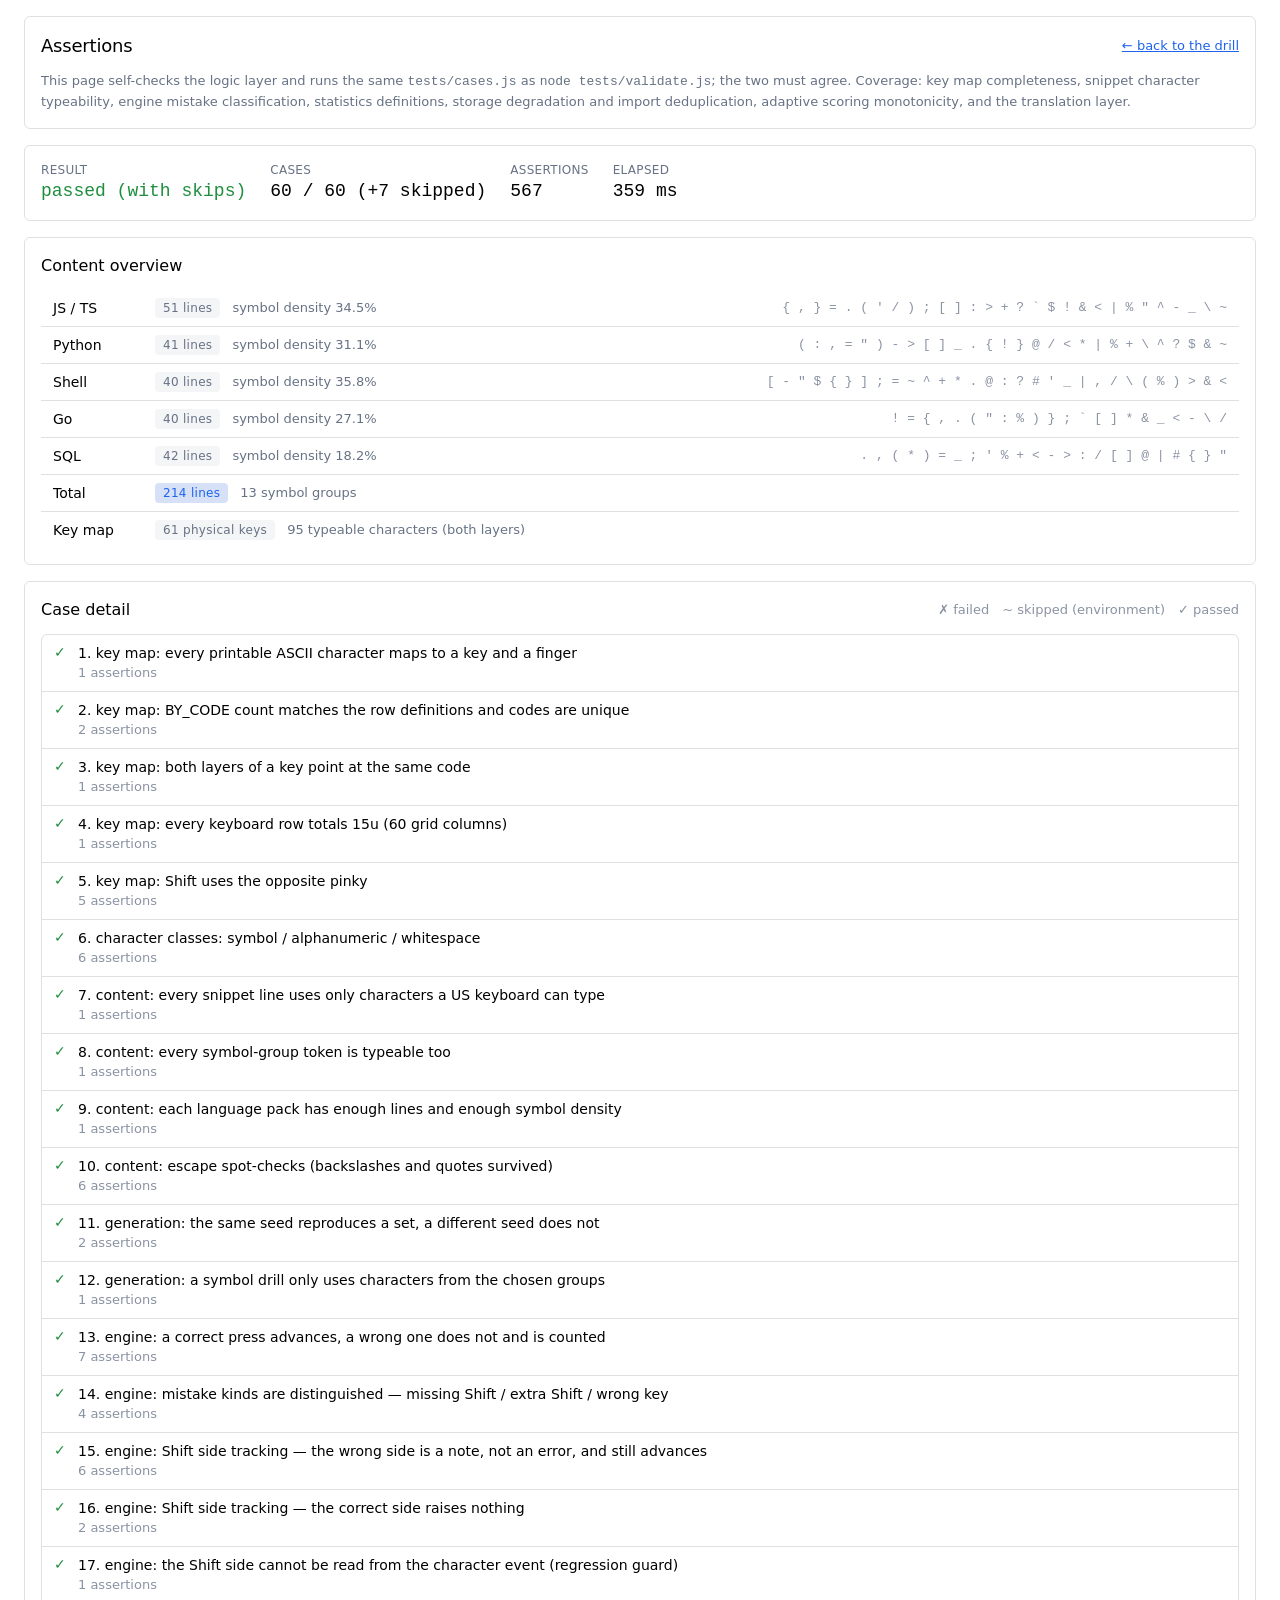
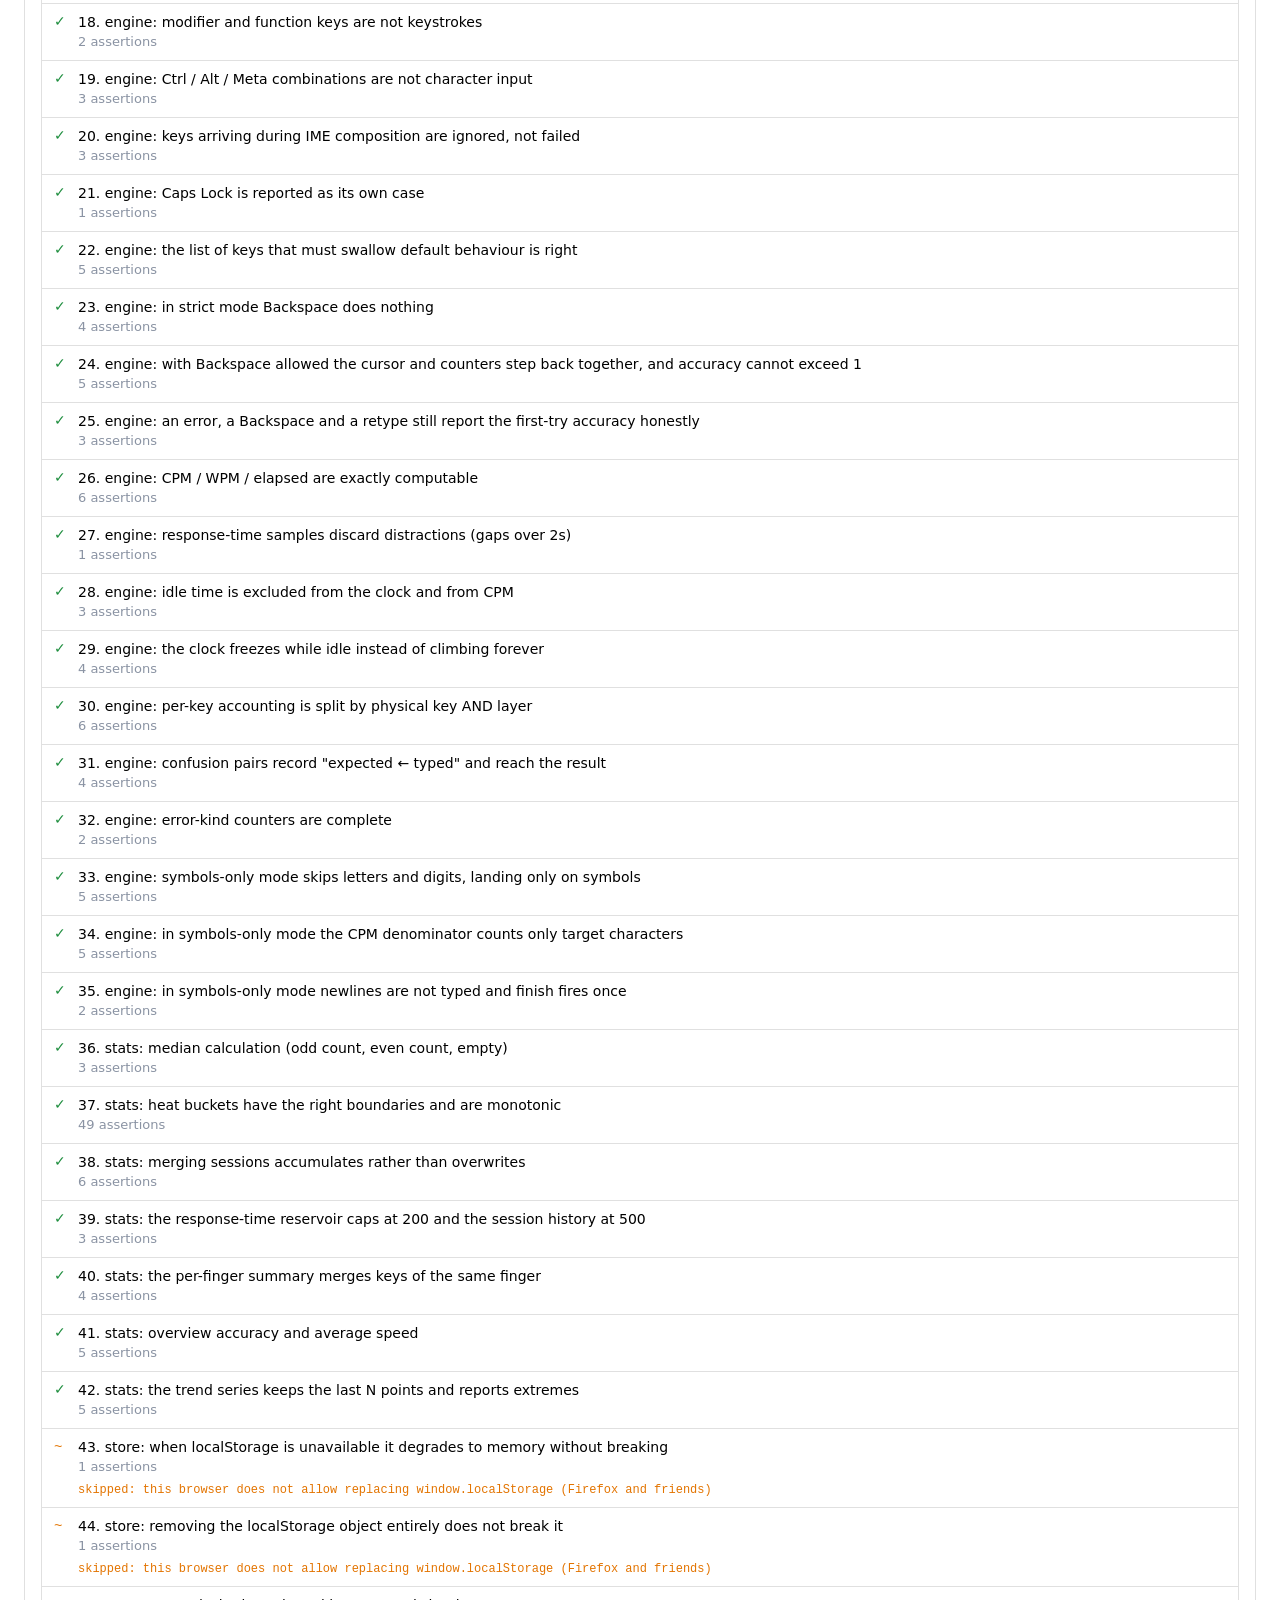
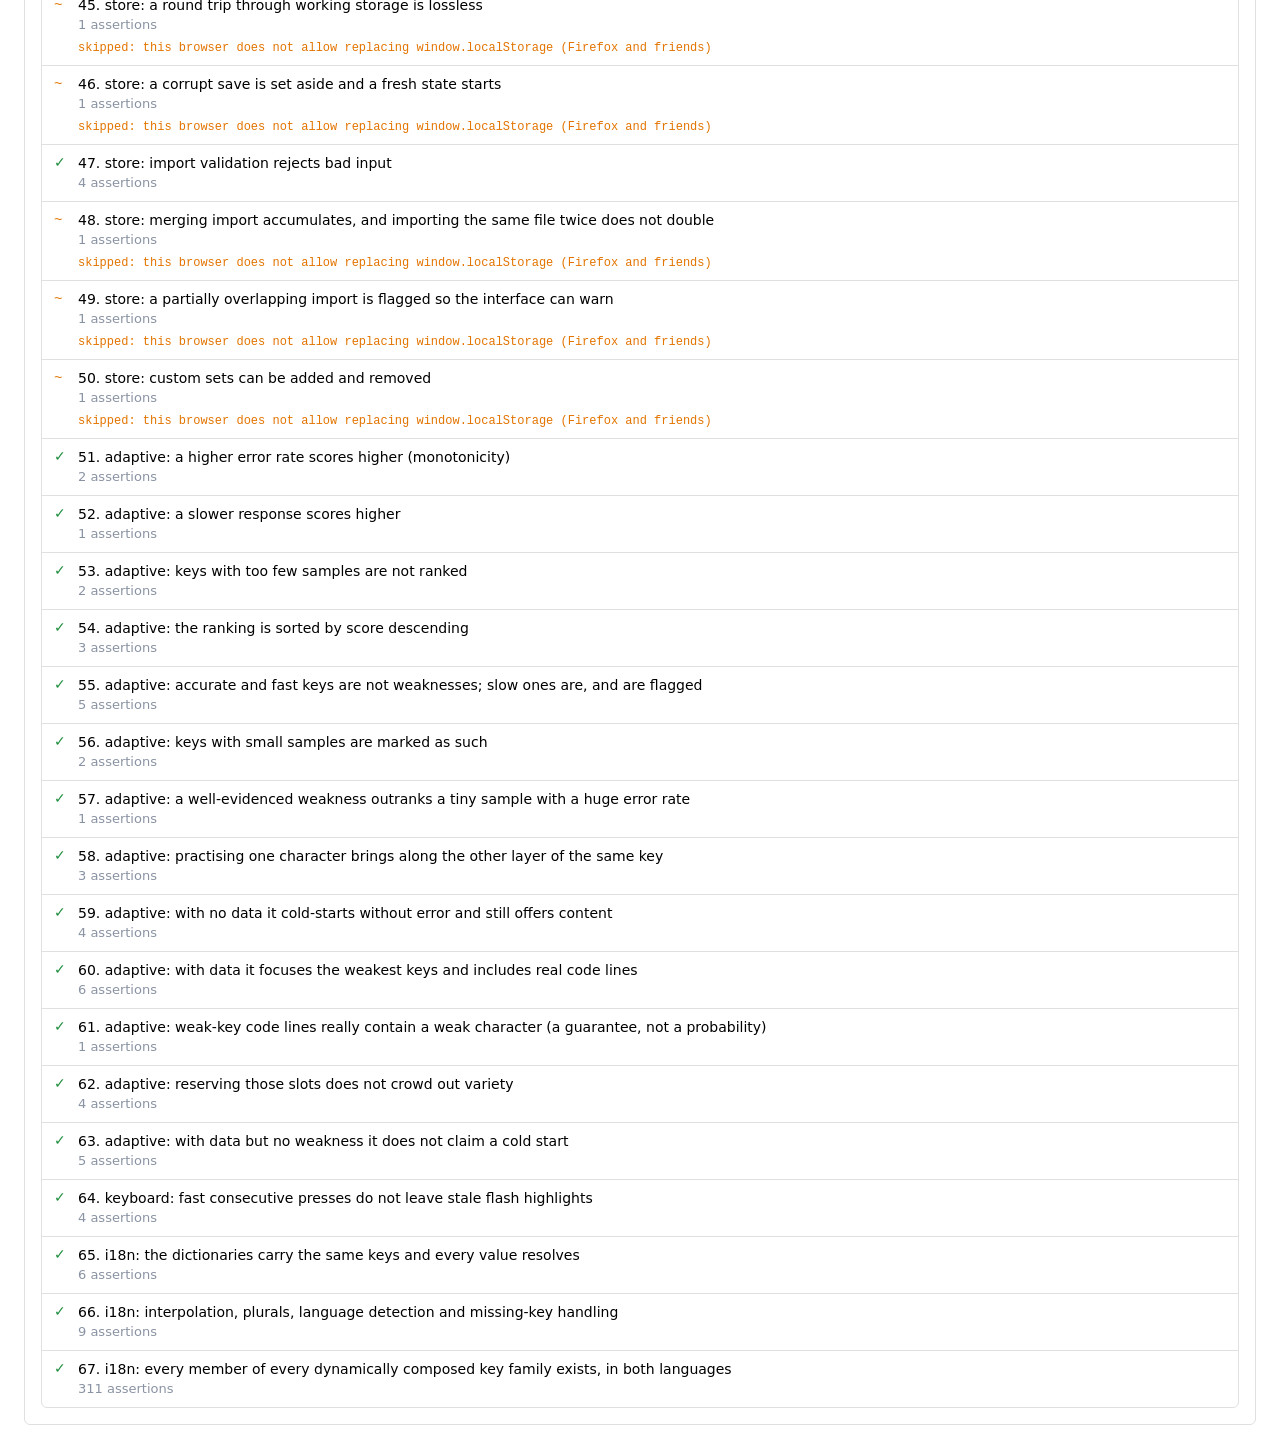
==== tests/test.html @ 50f2c707 "feat: bilingual typing trainer for programming symbols A zero-dependency static typing drill focused" ====
<!DOCTYPE html>
<html lang="en" data-theme="light">
<head>
<meta charset="utf-8">
<meta name="viewport" content="width=device-width, initial-scale=1">
<title>Assertions · Typing Drill</title>
<link rel="icon" href="data:image/svg+xml,%3Csvg%20xmlns='http://www.w3.org/2000/svg'%20viewBox='0%200%2032%2032'%3E%3Crect%20width='32'%20height='32'%20rx='6'%20fill='%231D63ED'/%3E%3Ctext%20x='16'%20y='22'%20font-family='monospace'%20font-size='15'%20fill='white'%20text-anchor='middle'%3E%25%3C/text%3E%3C/svg%3E">
<link rel="stylesheet" href="../css/tokens.css">
<link rel="stylesheet" href="../css/app.css">
<style>
  .case-row { display: flex; align-items: flex-start; gap: var(--spacing-xs); padding: var(--spacing-xs) var(--spacing-sm); border-bottom: 1px solid var(--color-hairline); }
  .case-row:last-child { border-bottom: 0; }
  .case-mark { flex: 0 0 auto; width: 16px; font-family: var(--font-mono); }
  .case-mark.pass { color: var(--color-success); }
  .case-mark.fail { color: var(--color-error); }
  .case-mark.skip { color: var(--color-warning); }
  .case-name { flex: 1 1 auto; min-width: 0; }
  .case-detail { margin: 4px 0 0 0; padding: 0; list-style: none; }
  .case-detail li { font-family: var(--font-mono); font-size: 12px; line-height: 18px; color: var(--color-error); }
  .case-detail li.skip { color: var(--color-warning); }
  .summary-bar { display: flex; flex-wrap: wrap; gap: var(--spacing-lg); align-items: baseline; }
</style>
</head>
<body>

<main class="content">
  <div class="content-inner stack-lg">

    <div class="card">
      <div class="card-head">
        <span class="t-title-md">Assertions</span>
        <span class="spacer"></span>
        <a href="../index.html" style="color:var(--color-link)" class="t-body-sm">← back to the drill</a>
      </div>
      <div class="t-body-sm dim">
        This page self-checks the logic layer and runs the same
        <code class="mono">tests/cases.js</code> as
        <code class="mono">node tests/validate.js</code>; the two must agree.
        Coverage: key map completeness, snippet character typeability, engine
        mistake classification, statistics definitions, storage degradation and
        import deduplication, adaptive scoring monotonicity, and the translation
        layer.
      </div>
    </div>

    <div class="card">
      <div class="summary-bar">
        <div>
          <span class="hud-label">Result</span>
          <div class="result-metric-value" id="s-result">running…</div>
        </div>
        <div>
          <span class="hud-label">Cases</span>
          <div class="result-metric-value" id="s-cases">—</div>
        </div>
        <div>
          <span class="hud-label">Assertions</span>
          <div class="result-metric-value" id="s-checks">—</div>
        </div>
        <div>
          <span class="hud-label">Elapsed</span>
          <div class="result-metric-value" id="s-time">—</div>
        </div>
      </div>
    </div>

    <div class="card" id="content-stats" hidden>
      <div class="card-head"><span class="t-title-sm">Content overview</span></div>
      <div id="content-stats-body"></div>
    </div>

    <div class="card">
      <div class="card-head">
        <span class="t-title-sm">Case detail</span>
        <span class="spacer"></span>
        <span class="t-body-sm mute">✗ failed　~ skipped (environment)　✓ passed</span>
      </div>
      <div class="list" id="cases"></div>
    </div>

  </div>
</main>

<!-- Same dependency order as index.html. The test page does not need the pure
     interface modules (ui/views/main), but it does need keyboard.js: one case
     checks that fast consecutive presses leave no stale flash highlight, and
     that requires a real DOM. -->
<script src="../js/util.js"></script>
<script src="../js/i18n.js"></script>
<script src="../js/locales/zh-CN.js"></script>
<script src="../js/locales/en.js"></script>
<script src="../js/keymap.js"></script>
<script src="../js/content.symbols.js"></script>
<script src="../js/content.snippets.js"></script>
<script src="../js/engine.js"></script>
<script src="../js/stats.js"></script>
<script src="../js/store.js"></script>
<script src="../js/adaptive.js"></script>
<script src="../js/keyboard.js"></script>
<script src="../tests/cases.js"></script>

<script>
(function () {
  var TD = window.TD;
  var util = TD.util;
  var el = util.el;

  /* Follow the system theme, like the main application. */
  try {
    var dark = window.matchMedia && window.matchMedia('(prefers-color-scheme: dark)').matches;
    document.documentElement.setAttribute('data-theme', dark ? 'dark' : 'light');
  } catch (e) { /* keep the default light theme */ }

  /* Initialise the translation layer so the assertions exercise a real
     language rather than the pre-init fallback. */
  TD.I18n.init({ setting: 'auto' });

  function makeAssertions() {
    var checks = 0, failures = [], skips = [];
    return {
      ok: function (c, m) { checks++; if (!c) failures.push(m || 'expected a truthy value, got a falsy one'); },
      eq: function (a, b, m) {
        checks++;
        if (a !== b) failures.push((m || 'equality assertion') + ' → expected ' + JSON.stringify(b) + ', got ' + JSON.stringify(a));
      },
      notEq: function (a, b, m) { checks++; if (a === b) failures.push((m || 'inequality assertion') + ' → both sides are ' + JSON.stringify(a)); },
      near: function (a, b, tol, m) {
        checks++;
        if (!(Math.abs(a - b) <= tol)) failures.push((m || 'approximate assertion') + ' → expected ' + b + '±' + tol + ', got ' + a);
      },
      skip: function (m) { checks++; skips.push(m); },
      tally: function () { return { checks: checks, failures: failures, skips: skips }; }
    };
  }

  function run() {
    var host = document.getElementById('cases');
    var t0 = performance.now();
    var pass = 0, failed = 0, skipped = 0, totalChecks = 0;
    var cases = TD.TEST_CASES || [];

    cases.forEach(function (c, index) {
      var t = makeAssertions();
      var thrown = null;
      try { c.fn(t, TD); }
      catch (e) { thrown = (e && e.message) ? e.message : String(e); }

      var tally = t.tally();
      totalChecks += tally.checks;

      var mark, cls;
      if (thrown || tally.failures.length) { failed++; mark = '✗'; cls = 'fail'; }
      else if (tally.skips.length) { skipped++; mark = '~'; cls = 'skip'; }
      else { pass++; mark = '✓'; cls = 'pass'; }

      var row = el('div', { class: 'case-row' }, [
        el('span', { class: 'case-mark ' + cls, text: mark }),
        el('div', { class: 'case-name' }, [
          el('div', { class: 't-body', text: (index + 1) + '. ' + c.name }),
          el('div', { class: 't-body-sm mute', text: tally.checks + ' assertions' })
        ])
      ]);

      var details = [];
      if (thrown) details.push('threw: ' + thrown);
      tally.failures.forEach(function (f) { details.push(f); });
      if (details.length) {
        var ul = el('ul', { class: 'case-detail' });
        details.forEach(function (d) { ul.appendChild(el('li', { text: d })); });
        row.lastChild.appendChild(ul);
      }
      if (tally.skips.length) {
        var ul2 = el('ul', { class: 'case-detail' });
        tally.skips.forEach(function (s) { ul2.appendChild(el('li', { class: 'skip', text: 'skipped: ' + s })); });
        row.lastChild.appendChild(ul2);
      }

      host.appendChild(row);
    });

    var ms = performance.now() - t0;
    var resultEl = document.getElementById('s-result');
    resultEl.textContent = failed === 0
      ? (skipped ? 'passed (with skips)' : 'all passed')
      : failed + ' case(s) failed';
    resultEl.style.color = failed === 0 ? 'var(--color-success)' : 'var(--color-error)';
    document.getElementById('s-cases').textContent =
      pass + ' / ' + (pass + failed) + (skipped ? ' (+' + skipped + ' skipped)' : '');
    document.getElementById('s-checks').textContent = String(totalChecks);
    document.getElementById('s-time').textContent = ms.toFixed(0) + ' ms';

    /* Report content size here too, so a shrinking hand-written library cannot
       go unnoticed. */
    var body = document.getElementById('content-stats-body');
    var totalLines = 0;
    TD.Snippets.PACKS.forEach(function (p) {
      totalLines += p.lines.length;
      body.appendChild(el('div', { class: 'list-row' }, [
        el('span', { class: 't-body', style: { width: '90px' }, text: p.label }),
        el('span', { class: 'badge badge-neutral', text: p.lines.length + ' lines' }),
        el('span', { class: 't-body-sm dim', text: 'symbol density ' + (p.avgRatio * 100).toFixed(1) + '%' }),
        el('span', { class: 'spacer' }),
        el('span', { class: 't-body-sm mute mono', text: p.symbolChars.join(' ') })
      ]));
    });
    body.appendChild(el('div', { class: 'list-row' }, [
      el('span', { class: 't-body', style: { width: '90px' }, text: 'Total' }),
      el('span', { class: 'badge badge-primary', text: totalLines + ' lines' }),
      el('span', { class: 't-body-sm dim', text: TD.SymbolDrills.GROUPS.length + ' symbol groups' }),
      el('span', { class: 'spacer' })
    ]));
    body.appendChild(el('div', { class: 'list-row' }, [
      el('span', { class: 't-body', style: { width: '90px' }, text: 'Key map' }),
      el('span', { class: 'badge badge-neutral', text: Object.keys(TD.Keymap.BY_CODE).length + ' physical keys' }),
      el('span', { class: 't-body-sm dim', text: Object.keys(TD.Keymap.BY_CHAR).length + ' typeable characters (both layers)' }),
      el('span', { class: 'spacer' })
    ]));
    document.getElementById('content-stats').hidden = false;
  }

  /* Let the browser paint the skeleton first, then run the suite, so a long
     synchronous task cannot make the page look frozen. */
  requestAnimationFrame(function () { setTimeout(run, 0); });
})();
</script>

</body>
</html>
---- css/tokens.css ----
/* ==========================================================================
   tokens.css — design token layer (the single source of values)

   Source of these values: the user's global front-end style baseline, a
   pixel-measured Docker Desktop flat-tool spec (measured 2026-09-24).
   Rules: components read var(--token) only; no literal colour values anywhere
   else.
   Theme: JS resolves the setting and writes <html data-theme="light|dark">, so
   there is no flash on first paint. Light is the :root default, dark overrides
   under [data-theme="dark"].
   ========================================================================== */

:root {
  color-scheme: light;

  /* ---- brand and interaction ---- */
  --color-primary: #1D63ED;
  --color-on-primary: #ffffff;
  --color-primary-deep: #174EBC;
  --color-primary-soft: #D6E1F8;
  --color-link: #1D63ED;

  /* ---- surfaces ---- */
  --color-canvas: #ffffff;
  --color-canvas-soft: #F9F9FA;
  --color-canvas-soft-2: #F3F5F7;
  --color-app-bg: #ffffff;

  /* ---- text ---- */
  --color-ink: #000000;
  --color-body: #677285;
  --color-mute: #8A93A3;

  /* ---- lines ---- */
  --color-hairline: #E0E0E0;
  --color-divider: #EBEBEB;
  --color-hairline-strong: #C8CCD0;
  --color-control-border: #677285;

  /* ---- disabled ---- */
  --color-disabled-bg: #E0E0E0;
  --color-disabled-text: #989898;

  /* ---- semantic ---- */
  --color-success: #1E8E3E;
  --color-success-soft: #E6F4EA;
  --color-warning: #E37400;
  --color-warning-soft: #FEF7E0;
  --color-error: #D93025;
  --color-error-soft: #FCE8E6;

  /* ---- overlays ---- */
  --color-selection-bg: rgba(29, 99, 237, .16);
  --color-scrim: rgba(0, 0, 0, .4);
  --shadow-overlay: 0 4px 16px rgba(0, 0, 0, .14);

  /* ---- heatmap ramp (per-key error rate). JS only assigns a heat-N class;
          the colour values live here so no component hardcodes them. ---- */
  --heat-0-bg: transparent;
  --heat-1-bg: rgba(30, 142, 62, .16);
  --heat-2-bg: rgba(227, 116, 0, .16);
  --heat-3-bg: rgba(217, 48, 37, .16);
  --heat-4-bg: rgba(217, 48, 37, .34);
  --heat-1-line: rgba(30, 142, 62, .55);
  --heat-2-line: rgba(227, 116, 0, .55);
  --heat-3-line: rgba(217, 48, 37, .55);
  --heat-4-line: rgba(217, 48, 37, .9);

  /* ---- fonts ---- */
  --font-primary: Roboto, system-ui, -apple-system, "Segoe UI", "PingFang SC", "Microsoft YaHei", sans-serif;
  --font-mono: "Roboto Mono", ui-monospace, SFMono-Regular, Menlo, Consolas, monospace;

  /* ---- type scale (size / line-height / letter-spacing / weight) ---- */
  --fs-caption: 12px;      --lh-caption: 16px;      --ls-caption: .3px;   --fw-caption: 500;
  --fs-body-sm: 13px;      --lh-body-sm: 20px;      --ls-body-sm: 0;      --fw-body-sm: 400;
  --fs-body: 14px;         --lh-body: 20px;         --ls-body: 0;         --fw-body: 400;
  --fs-body-strong: 14px;  --lh-body-strong: 20px;  --ls-body-strong: 0;  --fw-body-strong: 500;
  --fs-button: 14px;       --lh-button: 20px;       --ls-button: 0;       --fw-button: 500;
  --fs-code: 13px;         --lh-code: 20px;         --ls-code: 0;         --fw-code: 400;
  --fs-title-sm: 16px;     --lh-title-sm: 24px;     --ls-title-sm: 0;     --fw-title-sm: 500;
  --fs-title-md: 18px;     --lh-title-md: 26px;     --ls-title-md: -.2px; --fw-title-md: 500;
  --fs-title-lg: 20px;     --lh-title-lg: 28px;     --ls-title-lg: -.2px; --fw-title-lg: 500;
  --fs-display: 24px;      --lh-display: 32px;      --ls-display: -.3px;  --fw-display: 500;

  /* ---- spacing ---- */
  --spacing-xxs: 4px;
  --spacing-xs: 8px;
  --spacing-sm: 12px;
  --spacing-md: 16px;
  --spacing-lg: 24px;
  --spacing-xl: 32px;
  --spacing-2xl: 48px;

  /* ---- control geometry ---- */
  --control-h-sm: 32px;
  --control-h-md: 36px;
  --row-h: 36px;

  /* ---- radii (capped at 8px; circles use full) ---- */
  --radius-none: 0;
  --radius-sm: 4px;
  --radius-md: 6px;
  --radius-lg: 8px;
  --radius-full: 9999px;

  /* ---- motion ---- */
  --motion-fast: 120ms;
  --motion-base: 180ms;
  --ease: cubic-bezier(.2, 0, .2, 1);

  /* ---- practice area. The typing text deliberately exceeds the 24px cap of
          the type scale because it must stay readable at a distance; this is
          a functional need, and the size is adjustable in settings. ---- */
  --typing-size: 28px;
  --typing-line-height: 1.75;
}

:root[data-theme="dark"] {
  color-scheme: dark;

  /* brand and interaction */
  --color-primary: #1D63ED;
  --color-on-primary: #ffffff;
  --color-primary-deep: #3B7AF0;
  --color-primary-soft: rgba(29, 99, 237, .18);
  --color-link: #7AA7FF;

  /* surfaces */
  --color-canvas: #252A30;
  --color-canvas-soft: #1B1E22;
  --color-canvas-soft-2: #14161A;
  --color-app-bg: #1B1E22;

  /* text */
  --color-ink: #E8EAED;
  --color-body: #BDC1C6;
  --color-mute: #9AA0A6;

  /* lines */
  --color-hairline: #3C4043;
  --color-divider: #2E333A;
  --color-hairline-strong: #5F6368;
  --color-control-border: #9AA0A6;

  /* disabled */
  --color-disabled-bg: #33383F;
  --color-disabled-text: #6B7178;

  /* semantic */
  --color-success: #5BB974;
  --color-success-soft: rgba(91, 185, 116, .16);
  --color-warning: #FDD663;
  --color-warning-soft: rgba(253, 214, 99, .14);
  --color-error: #F28B82;
  --color-error-soft: rgba(242, 139, 130, .16);

  /* overlays */
  --color-selection-bg: rgba(29, 99, 237, .35);
  --color-scrim: rgba(0, 0, 0, .6);
  --shadow-overlay: 0 4px 20px rgba(0, 0, 0, .5);

  /* heatmap ramp: on dark surfaces the alpha has to rise to stay visible */
  --heat-1-bg: rgba(91, 185, 116, .22);
  --heat-2-bg: rgba(253, 214, 99, .22);
  --heat-3-bg: rgba(242, 139, 130, .24);
  --heat-4-bg: rgba(242, 139, 130, .46);
  --heat-1-line: rgba(91, 185, 116, .6);
  --heat-2-line: rgba(253, 214, 99, .6);
  --heat-3-line: rgba(242, 139, 130, .6);
  --heat-4-line: rgba(242, 139, 130, .95);
}
---- css/app.css ----
/* ==========================================================================
   app.css — layout and components. Consumes tokens.css variables only; no literal colours.
   Frame: 240px sidebar (collapsible to 56px) + content area with a 48px top bar;
   cards use 16px padding and sections 24px spacing. Hierarchy comes from hairlines and
   whitespace — cards never use shadows.
   ========================================================================== */

/* ------------------------------------------------------------------ base */

*,
*::before,
*::after { box-sizing: border-box; }

html,
body { height: 100%; }

body {
  margin: 0;
  background: var(--color-app-bg);
  color: var(--color-ink);
  font-family: var(--font-primary);
  font-size: var(--fs-body);
  line-height: var(--lh-body);
  -webkit-font-smoothing: antialiased;
}

::selection { background: var(--color-selection-bg); }

:focus-visible {
  outline: 2px solid var(--color-primary);
  outline-offset: 1px;
}

/* Controls that show focus through their own border, so the global ring is off */
.no-focus-ring:focus-visible { outline: none; }

[hidden] { display: none !important; }

/* Scrollbars: thin, neutral, follows the theme */
* { scrollbar-width: thin; scrollbar-color: var(--color-hairline-strong) transparent; }
*::-webkit-scrollbar { width: 10px; height: 10px; }
*::-webkit-scrollbar-track { background: transparent; }
*::-webkit-scrollbar-thumb {
  background: var(--color-hairline-strong);
  border: 3px solid transparent;
  border-radius: var(--radius-full);
  background-clip: content-box;
}
*::-webkit-scrollbar-thumb:hover { background-color: var(--color-mute); background-clip: content-box; }

/* Screen-reader only */
.sr-only {
  position: absolute; width: 1px; height: 1px;
  padding: 0; margin: -1px; overflow: hidden;
  clip: rect(0 0 0 0); white-space: nowrap; border: 0;
}

/* ------------------------------------------------------- typography utilities */

.t-caption { font-size: var(--fs-caption); line-height: var(--lh-caption); letter-spacing: var(--ls-caption); font-weight: var(--fw-caption); }
.t-body-sm { font-size: var(--fs-body-sm); line-height: var(--lh-body-sm); font-weight: var(--fw-body-sm); }
.t-body { font-size: var(--fs-body); line-height: var(--lh-body); }
.t-strong { font-weight: var(--fw-body-strong); }
.t-code { font-family: var(--font-mono); font-size: var(--fs-code); line-height: var(--lh-code); }
.t-title-sm { font-size: var(--fs-title-sm); line-height: var(--lh-title-sm); font-weight: var(--fw-title-sm); }
.t-title-md { font-size: var(--fs-title-md); line-height: var(--lh-title-md); letter-spacing: var(--ls-title-md); font-weight: var(--fw-title-md); }
.t-title-lg { font-size: var(--fs-title-lg); line-height: var(--lh-title-lg); letter-spacing: var(--ls-title-lg); font-weight: var(--fw-title-lg); }
.t-display { font-size: var(--fs-display); line-height: var(--lh-display); letter-spacing: var(--ls-display); font-weight: var(--fw-display); }

.dim { color: var(--color-body); }
.mute { color: var(--color-mute); }
.mono { font-family: var(--font-mono); }
.num { font-family: var(--font-mono); font-variant-numeric: tabular-nums; }
.nowrap { white-space: nowrap; }

/* ------------------------------------------------------------- app shell */

.app {
  display: flex;
  min-height: 100vh;
}

/* Sidebar: 240px, collapsible to 56px */
.sidebar {
  flex: 0 0 240px;
  width: 240px;
  background: var(--color-canvas-soft);
  border-right: 1px solid var(--color-hairline);
  display: flex;
  flex-direction: column;
  transition: flex-basis var(--motion-base) var(--ease), width var(--motion-base) var(--ease);
}

.sidebar[data-collapsed="true"] { flex-basis: 56px; width: 56px; }

.sidebar-brand {
  height: 48px;
  display: flex;
  align-items: center;
  gap: var(--spacing-xs);
  padding: 0 var(--spacing-sm);
  border-bottom: 1px solid var(--color-divider);
  flex: 0 0 auto;
}

.sidebar-brand-mark {
  flex: 0 0 auto;
  width: 24px; height: 24px;
  display: grid; place-items: center;
  border-radius: var(--radius-sm);
  background: var(--color-primary);
  color: var(--color-on-primary);
  font-family: var(--font-mono);
  font-size: 13px;
  font-weight: 700;
}

.sidebar-brand-text { min-width: 0; }
.sidebar[data-collapsed="true"] .sidebar-brand-text,
.sidebar[data-collapsed="true"] .sidebar-nav-label,
.sidebar[data-collapsed="true"] .sidebar-foot-text { display: none; }

.sidebar-nav {
  flex: 1 1 auto;
  overflow-y: auto;
  padding: var(--spacing-xs);
  display: flex;
  flex-direction: column;
  gap: 2px;
}

.nav-item {
  display: flex;
  align-items: center;
  gap: var(--spacing-xs);
  width: 100%;
  min-height: var(--control-h-sm);
  padding: var(--spacing-xs) var(--spacing-xs);
  border: 0;
  border-radius: var(--radius-sm);
  background: transparent;
  color: var(--color-ink);
  font-family: inherit;
  font-size: var(--fs-body);
  line-height: var(--lh-body);
  text-align: left;
  cursor: pointer;
  transition: background var(--motion-fast) var(--ease);
}

.nav-item:hover { background: var(--color-canvas-soft-2); }

.nav-item[aria-current="page"] {
  background: var(--color-primary-soft);
  color: var(--color-primary);
  font-weight: var(--fw-body-strong);
}

.nav-item[aria-current="page"] .nav-icon { color: var(--color-primary); }

.nav-icon { flex: 0 0 auto; width: 16px; height: 16px; color: var(--color-body); }
.sidebar[data-collapsed="true"] .nav-item { justify-content: center; }

.sidebar-foot {
  flex: 0 0 auto;
  border-top: 1px solid var(--color-divider);
  padding: var(--spacing-xs);
  display: flex;
  flex-direction: column;
  gap: 2px;
}

/* main area */
.main {
  flex: 1 1 auto;
  min-width: 0;
  display: flex;
  flex-direction: column;
  background: var(--color-app-bg);
}

.topbar {
  flex: 0 0 auto;
  height: 48px;
  display: flex;
  align-items: center;
  gap: var(--spacing-sm);
  padding: 0 var(--spacing-md);
  border-bottom: 1px solid var(--color-divider);
}

.topbar-title { flex: 1 1 auto; min-width: 0; }

.content {
  flex: 1 1 auto;
  min-width: 0;
  padding: var(--spacing-md) var(--spacing-lg);
  overflow-y: auto;
}

.content-inner { max-width: 1440px; margin: 0 auto; }

/* ---------------------------------------------------------------- card */

.card {
  background: var(--color-canvas);
  border: 1px solid var(--color-hairline);
  border-radius: var(--radius-md);
  padding: var(--spacing-md);
}

.card + .card { margin-top: var(--spacing-md); }

.card-head {
  display: flex;
  align-items: center;
  gap: var(--spacing-sm);
  margin-bottom: var(--spacing-sm);
}

.card-head .t-title-sm { flex: 1 1 auto; min-width: 0; }

/* section spacing: 24px */
.stack > * + * { margin-top: var(--spacing-md); }
.stack-lg > * + * { margin-top: var(--spacing-lg); }

.grid-2 { display: grid; grid-template-columns: repeat(2, minmax(0, 1fr)); gap: var(--spacing-md); }
.grid-3 { display: grid; grid-template-columns: repeat(3, minmax(0, 1fr)); gap: var(--spacing-md); }
.grid-4 { display: grid; grid-template-columns: repeat(4, minmax(0, 1fr)); gap: var(--spacing-md); }

@media (max-width: 1100px) {
  .grid-3, .grid-4 { grid-template-columns: repeat(2, minmax(0, 1fr)); }
}
@media (max-width: 720px) {
  .grid-2, .grid-3, .grid-4 { grid-template-columns: minmax(0, 1fr); }
}

.row { display: flex; align-items: center; gap: var(--spacing-xs); }
.row-wrap { flex-wrap: wrap; }
.spacer { flex: 1 1 auto; }

/* -------------------------------------------------------------- buttons */

.btn {
  display: inline-flex;
  align-items: center;
  justify-content: center;
  gap: var(--spacing-xxs);
  min-height: var(--control-h-md);
  padding: var(--spacing-xs) var(--spacing-md);
  border: 1px solid transparent;
  border-radius: var(--radius-sm);
  background: transparent;
  color: var(--color-ink);
  font-family: inherit;
  font-size: var(--fs-button);
  line-height: var(--lh-button);
  font-weight: var(--fw-button);
  white-space: nowrap;
  cursor: pointer;
  transition: background var(--motion-fast) var(--ease),
              border-color var(--motion-fast) var(--ease),
              color var(--motion-fast) var(--ease);
}

.btn:disabled {
  background: var(--color-disabled-bg);
  border-color: transparent;
  color: var(--color-disabled-text);
  cursor: not-allowed;
}

/* Primary action: at most one per view */
.btn-primary { background: var(--color-primary); color: var(--color-on-primary); border-color: var(--color-primary); }
.btn-primary:hover:not(:disabled) { background: var(--color-primary-deep); border-color: var(--color-primary-deep); }

/* Secondary action: white fill with an accent border (measured correction — not grey) */
.btn-secondary { background: var(--color-canvas); color: var(--color-ink); border-color: var(--color-primary); }
.btn-secondary:hover:not(:disabled) { background: var(--color-primary-soft); color: var(--color-primary); }

/* Low weight: inside tables and toolbars */
.btn-text { color: var(--color-primary); padding: var(--spacing-xxs) var(--spacing-xs); min-height: var(--control-h-sm); }
.btn-text:hover:not(:disabled) { background: var(--color-primary-soft); }

/* Destructive action */
.btn-danger { background: var(--color-canvas); color: var(--color-error); border-color: var(--color-error); }
.btn-danger:hover:not(:disabled) { background: var(--color-error-soft); }

.btn-sm { min-height: 28px; padding: 2px var(--spacing-xs); font-size: var(--fs-body-sm); }

.btn-icon {
  width: var(--control-h-sm); height: var(--control-h-sm);
  min-height: 0; padding: 0;
  color: var(--color-body);
}
.btn-icon:hover:not(:disabled) { background: var(--color-canvas-soft-2); color: var(--color-ink); }

/* --------------------------------------------------------- form controls */

.field { display: flex; flex-direction: column; gap: var(--spacing-xxs); min-width: 0; }

.field-label {
  font-size: var(--fs-caption);
  line-height: var(--lh-caption);
  letter-spacing: var(--ls-caption);
  font-weight: var(--fw-caption);
  color: var(--color-body);
  text-transform: uppercase;
}

.field-hint { font-size: var(--fs-body-sm); line-height: var(--lh-body-sm); color: var(--color-mute); }

.input,
.select,
.textarea {
  width: 100%;
  min-height: var(--control-h-md);
  padding: var(--spacing-xs) var(--spacing-sm);
  background: var(--color-canvas);
  border: 1px solid var(--color-hairline-strong);
  border-radius: var(--radius-sm);
  color: var(--color-ink);
  font-family: inherit;
  font-size: var(--fs-body);
  line-height: var(--lh-body);
  transition: border-color var(--motion-fast) var(--ease);
}

.input::placeholder, .textarea::placeholder { color: var(--color-mute); }

/* Focus: the border becomes a 2px accent stroke, with no glow */
.input:focus, .select:focus, .textarea:focus {
  outline: none;
  border-color: var(--color-primary);
  box-shadow: inset 0 0 0 1px var(--color-primary);
}

.input:disabled, .select:disabled, .textarea:disabled {
  background: var(--color-disabled-bg);
  color: var(--color-disabled-text);
  cursor: not-allowed;
}

.select { padding-right: var(--spacing-lg); cursor: pointer; }

.textarea { min-height: 120px; resize: vertical; font-family: var(--font-mono); font-size: var(--fs-code); line-height: var(--lh-code); }

/* Checkbox: unchecked uses the control-border stroke, checked fills with the accent */
.check {
  display: inline-flex;
  align-items: center;
  gap: var(--spacing-xs);
  min-height: var(--control-h-sm);
  cursor: pointer;
  user-select: none;
}

.check input { position: absolute; opacity: 0; width: 0; height: 0; }

.check-box {
  flex: 0 0 auto;
  width: 18px; height: 18px;
  border: 1px solid var(--color-control-border);
  border-radius: var(--radius-sm);
  background: var(--color-canvas);
  display: grid;
  place-items: center;
  transition: background var(--motion-fast) var(--ease), border-color var(--motion-fast) var(--ease);
}

.check-box::after {
  content: "";
  width: 9px; height: 5px;
  border-left: 2px solid var(--color-on-primary);
  border-bottom: 2px solid var(--color-on-primary);
  transform: rotate(-45deg) translateY(-1px);
  opacity: 0;
}

.check input:checked + .check-box { background: var(--color-primary); border-color: var(--color-primary); }
.check input:checked + .check-box::after { opacity: 1; }
.check input:focus-visible + .check-box { outline: 2px solid var(--color-primary); outline-offset: 1px; }
.check input:disabled + .check-box { background: var(--color-disabled-bg); border-color: var(--color-disabled-bg); }

/* switch */
.switch { display: inline-flex; align-items: center; gap: var(--spacing-xs); min-height: var(--control-h-sm); cursor: pointer; user-select: none; }
.switch input { position: absolute; opacity: 0; width: 0; height: 0; }

.switch-track {
  flex: 0 0 auto;
  width: 36px; height: 20px;
  border-radius: var(--radius-full);
  background: var(--color-canvas-soft-2);
  border: 1px solid var(--color-control-border);
  position: relative;
  transition: background var(--motion-fast) var(--ease), border-color var(--motion-fast) var(--ease);
}

.switch-track::after {
  content: "";
  position: absolute;
  top: 2px; left: 2px;
  width: 14px; height: 14px;
  border-radius: var(--radius-full);
  background: var(--color-body);
  transition: transform var(--motion-base) var(--ease), background var(--motion-fast) var(--ease);
}

.switch input:checked + .switch-track { background: var(--color-primary); border-color: var(--color-primary); }
.switch input:checked + .switch-track::after { transform: translateX(16px); background: var(--color-on-primary); }
.switch input:focus-visible + .switch-track { outline: 2px solid var(--color-primary); outline-offset: 1px; }

/* segmented control (switches content within one view) */
.seg {
  display: inline-flex;
  padding: 2px;
  gap: 2px;
  background: var(--color-canvas-soft-2);
  border: 1px solid var(--color-hairline);
  border-radius: var(--radius-sm);
}

.seg-btn {
  border: 0;
  background: transparent;
  border-radius: 3px;
  min-height: 28px;
  padding: 2px var(--spacing-sm);
  color: var(--color-body);
  font-family: inherit;
  font-size: var(--fs-body-sm);
  line-height: var(--lh-body-sm);
  font-weight: 500;
  cursor: pointer;
  white-space: nowrap;
  transition: background var(--motion-fast) var(--ease), color var(--motion-fast) var(--ease);
}

.seg-btn:hover { color: var(--color-ink); }
.seg-btn[aria-pressed="true"] { background: var(--color-canvas); color: var(--color-primary); box-shadow: 0 0 0 1px var(--color-hairline); }

/* multi-select chips (symbol groups, languages) */
.chips { display: flex; flex-wrap: wrap; gap: var(--spacing-xxs); }

.chip {
  display: inline-flex;
  align-items: center;
  gap: var(--spacing-xxs);
  min-height: 28px;
  padding: 2px var(--spacing-xs);
  border: 1px solid var(--color-hairline-strong);
  border-radius: var(--radius-sm);
  background: var(--color-canvas);
  color: var(--color-body);
  font-family: inherit;
  font-size: var(--fs-body-sm);
  line-height: var(--lh-body-sm);
  cursor: pointer;
  transition: background var(--motion-fast) var(--ease), border-color var(--motion-fast) var(--ease), color var(--motion-fast) var(--ease);
}

.chip:hover { border-color: var(--color-primary); color: var(--color-ink); }
.chip[aria-pressed="true"] { background: var(--color-primary-soft); border-color: var(--color-primary); color: var(--color-primary); font-weight: 500; }
.chip .mono { color: inherit; }

/* ---------------------------------------------------------------- table */

.table-wrap {
  border: 1px solid var(--color-hairline);
  border-radius: var(--radius-md);
  overflow: auto;
  max-height: 520px;
  background: var(--color-canvas);
}

.table { width: 100%; border-collapse: separate; border-spacing: 0; font-size: var(--fs-body); line-height: var(--lh-body); }

/* Header and data rows share the same plain white fill, separated by a bottom border only
   (measured correction) */
.table thead th {
  position: sticky;
  top: 0;
  z-index: 1;
  background: var(--color-canvas);
  border-bottom: 1px solid var(--color-hairline);
  padding: var(--spacing-xs) var(--spacing-sm);
  text-align: left;
  white-space: nowrap;
  font-size: var(--fs-caption);
  line-height: var(--lh-caption);
  letter-spacing: var(--ls-caption);
  font-weight: var(--fw-caption);
  color: var(--color-body);
  text-transform: uppercase;
}

.table th.sortable { cursor: pointer; user-select: none; }
.table th.sortable:hover { color: var(--color-primary); }
.table th .sort-mark { margin-left: var(--spacing-xxs); color: var(--color-primary); }

.table tbody td {
  height: var(--row-h);
  padding: 0 var(--spacing-sm);
  border-bottom: 1px solid var(--color-hairline);
  vertical-align: middle;
}

.table tbody tr:last-child td { border-bottom: 0; }
.table tbody tr:hover td { background: var(--color-canvas-soft-2); }  /* measured correction: hover needs the stronger step */
.table td.num, .table th.num { text-align: right; font-family: var(--font-mono); font-variant-numeric: tabular-nums; }
.table .cell-key { font-family: var(--font-mono); font-weight: 500; color: var(--color-ink); }

/* ---------------------------------------------------------- badges / tags */

.badge {
  display: inline-flex;
  align-items: center;
  gap: var(--spacing-xxs);
  padding: 2px var(--spacing-xs);
  border-radius: var(--radius-sm);
  font-size: var(--fs-caption);
  line-height: var(--lh-caption);
  letter-spacing: var(--ls-caption);
  font-weight: var(--fw-caption);
  white-space: nowrap;
}

.badge-neutral { background: var(--color-canvas-soft-2); color: var(--color-body); }
.badge-primary { background: var(--color-primary-soft); color: var(--color-primary); }
.badge-success { background: var(--color-success-soft); color: var(--color-success); }
.badge-warning { background: var(--color-warning-soft); color: var(--color-warning); }
.badge-error { background: var(--color-error-soft); color: var(--color-error); }

/* status dot, 8px */
.dot { flex: 0 0 auto; width: 8px; height: 8px; border-radius: var(--radius-full); background: var(--color-mute); }
.dot-running { background: var(--color-success); }
.dot-error { background: var(--color-error); }
.dot-warning { background: var(--color-warning); }

/* ---------------------------------------------------------- notice banners */

.banner {
  display: flex;
  align-items: flex-start;
  gap: var(--spacing-xs);
  padding: var(--spacing-xs) var(--spacing-sm);
  border: 1px solid var(--color-hairline);
  border-radius: var(--radius-sm);
  background: var(--color-canvas-soft-2);
  font-size: var(--fs-body-sm);
  line-height: var(--lh-body-sm);
  color: var(--color-body);
}

.banner-warning { background: var(--color-warning-soft); border-color: var(--color-warning); color: var(--color-ink); }
.banner-error { background: var(--color-error-soft); border-color: var(--color-error); color: var(--color-ink); }
.banner-info { background: var(--color-primary-soft); border-color: var(--color-primary); color: var(--color-ink); }
.banner .banner-body { flex: 1 1 auto; min-width: 0; }
.banner .banner-actions { flex: 0 0 auto; display: flex; gap: var(--spacing-xxs); }

/* ---------------------------------------------------------------- modal */

.modal-scrim {
  position: fixed;
  inset: 0;
  z-index: 100;
  background: var(--color-scrim);
  display: grid;
  place-items: center;
  padding: var(--spacing-md);
}

.modal {
  width: 480px;
  max-width: 100%;
  max-height: 90vh;
  overflow-y: auto;
  background: var(--color-canvas);
  border-radius: var(--radius-lg);
  padding: var(--spacing-lg);
  box-shadow: var(--shadow-overlay);
}

.modal-foot { display: flex; justify-content: flex-end; gap: var(--spacing-xs); margin-top: var(--spacing-lg); }

/* toasts */
.toast-host {
  position: fixed;
  right: var(--spacing-md);
  bottom: var(--spacing-md);
  z-index: 200;
  display: flex;
  flex-direction: column;
  gap: var(--spacing-xs);
  align-items: flex-end;
  pointer-events: none;
}

.toast {
  pointer-events: auto;
  max-width: 380px;
  padding: var(--spacing-xs) var(--spacing-sm);
  background: var(--color-canvas);
  border: 1px solid var(--color-hairline-strong);
  border-radius: var(--radius-md);
  box-shadow: var(--shadow-overlay);
  font-size: var(--fs-body-sm);
  line-height: var(--lh-body-sm);
  color: var(--color-ink);
  animation: toast-in var(--motion-base) var(--ease);
}

.toast-error { border-color: var(--color-error); }
.toast-success { border-color: var(--color-success); }

@keyframes toast-in { from { opacity: 0; transform: translateY(4px); } to { opacity: 1; transform: none; } }

/* ------------------------------------------------------------ empty state */

/* the display size is reserved for empty states */
.empty {
  display: grid;
  place-items: center;
  gap: var(--spacing-xs);
  padding: var(--spacing-2xl) var(--spacing-md);
  text-align: center;
  color: var(--color-mute);
}

/* =========================================================== practice area */

.practice { display: flex; flex-direction: column; gap: var(--spacing-sm); }

/* live metrics */
.hud { display: grid; grid-template-columns: repeat(6, minmax(0, 1fr)); gap: 0; border: 1px solid var(--color-hairline); border-radius: var(--radius-md); overflow: hidden; }
@media (max-width: 1100px) { .hud { grid-template-columns: repeat(3, minmax(0, 1fr)); } }
@media (max-width: 720px) { .hud { grid-template-columns: repeat(2, minmax(0, 1fr)); } }

.hud-cell { padding: var(--spacing-sm) var(--spacing-md); background: var(--color-canvas); border-right: 1px solid var(--color-hairline); }
.hud-cell:last-child { border-right: 0; }

.hud-label {
  display: block;
  font-size: var(--fs-caption);
  line-height: var(--lh-caption);
  letter-spacing: var(--ls-caption);
  font-weight: var(--fw-caption);
  color: var(--color-body);
  text-transform: uppercase;
}

.hud-value {
  font-family: var(--font-mono);
  font-size: var(--fs-title-lg);
  line-height: var(--lh-title-lg);
  font-weight: 500;
  font-variant-numeric: tabular-nums;
  color: var(--color-ink);
}

.hud-unit { font-size: var(--fs-body-sm); color: var(--color-mute); margin-left: 2px; }
.hud-cell[data-tone="error"] .hud-value { color: var(--color-error); }
.hud-cell[data-tone="warn"] .hud-value { color: var(--color-warning); }

/* practice stage */
.stage {
  position: relative;
  border: 1px solid var(--color-hairline);
  border-radius: var(--radius-md);
  background: var(--color-canvas);
  padding: var(--spacing-md);
  min-height: 160px;
  cursor: text;
}

/* Scrolling happens on the inner element: the pause overlay is absolutely positioned
   against .stage, and if .stage scrolled itself the overlay would scroll away with the
   content and be invisible exactly when it is needed. */
.stage-scroll { max-height: 300px; overflow-y: auto; }

/* The pause overlay is a real element rather than a ::after pseudo-element:
   its text has to be translatable, and CSS content strings cannot be reached
   by the i18n layer. */
.stage-paused {
  position: absolute;
  inset: 0;
  display: none;
  place-items: center;
  background: var(--color-canvas);
  opacity: .9;
  border-radius: var(--radius-md);
  font-size: var(--fs-body);
  color: var(--color-body);
  cursor: pointer;
}

.stage[data-focused="false"] .stage-paused { display: grid; }

.typing-text {
  font-family: var(--font-mono);
  font-size: var(--typing-size);
  line-height: var(--typing-line-height);
  font-variant-numeric: tabular-nums;
  white-space: pre-wrap;
  overflow-wrap: anywhere;
  margin: 0;
  max-width: 100%;
}

.tline { display: flex; gap: var(--spacing-sm); }
.tline + .tline { margin-top: 2px; }

.tline-no {
  flex: 0 0 auto;
  min-width: 2.5ch;
  text-align: right;
  font-family: var(--font-mono);
  font-size: calc(var(--typing-size) * .5);
  line-height: var(--typing-line-height);
  color: var(--color-status-line, var(--color-mute));
  opacity: .55;
  user-select: none;
}

.tline-body { flex: 1 1 auto; min-width: 0; }

/* character states */
.t-untyped { color: var(--color-ink); }                       /* not typed yet: maximum readability */
.t-done { color: var(--color-mute); }                          /* typed correctly: fades back */
.t-err { color: var(--color-error); background: var(--color-error-soft); border-radius: 2px; }
.t-skip { color: var(--color-disabled-text); }                 /* letters and digits skipped in symbols-only mode */

/* Whitespace made visible: a space becomes a faint block, a tab an arrow */
.t-sp { background: var(--color-canvas-soft-2); border-radius: 2px; }
.t-tab { background: var(--color-canvas-soft-2); border-radius: 2px; color: var(--color-mute); }

/* Caret: accent-soft fill plus a 2px accent bar on the left (inset stroke, not a shadow) */
.t-cur { background: var(--color-primary-soft); box-shadow: inset 2px 0 0 0 var(--color-primary); }

/* Current character typed wrong: the caret bar turns red, showing where you are stuck */
.t-cur.t-bad { color: var(--color-error); background: var(--color-error-soft); box-shadow: inset 2px 0 0 0 var(--color-error); }
/* Typed wrong but already passed: a trace is left behind for review */
.t-done.t-bad { color: var(--color-error); opacity: .7; }

/* Capture layer: present but restrained; receives keystrokes and IME composition events */
.capture {
  position: absolute;
  left: -9999px;
  width: 1px; height: 1px;
  opacity: 0;
  border: 0;
  padding: 0;
}

/* live feedback */
.feedback {
  display: flex;
  align-items: center;
  gap: var(--spacing-xs);
  min-height: 28px;
  font-size: var(--fs-body-sm);
  line-height: var(--lh-body-sm);
  color: var(--color-body);
}

/* Status row: the target cue and live feedback share one line, saving a whole row for
   the on-screen keyboard */
.status-row {
  display: flex;
  align-items: center;
  gap: var(--spacing-xs);
  min-height: 36px;
  flex-wrap: wrap;
}
.status-row .feedback { min-height: 0; flex: 1 1 auto; min-width: 0; }
.status-sep { flex: 0 0 auto; width: 1px; height: 16px; background: var(--color-hairline); }

/* Tighten the practice view by one step so toolbar + metrics + stage + status row +
   keyboard fit on a 900px-tall screen.
   Note: .practice is a flex column, so spacing comes from its own gap. Adding
   margin-top to a child does NOT collapse with that gap — the two add up, which once
   produced 16px x 5 of phantom whitespace. */
.practice { gap: var(--spacing-sm); }

/* An empty result slot must not take part in layout, or it wastes a flex gap */
.result-slot:empty { display: none; }

.feedback .fb-char { font-family: var(--font-mono); font-size: var(--fs-title-sm); color: var(--color-error); }
.feedback .fb-hint { color: var(--color-body); }
.feedback .fb-good { color: var(--color-success); }

/* finger-guidance block */
.finger-cue {
  display: flex;
  align-items: center;
  gap: var(--spacing-xs);
  padding: var(--spacing-xs) var(--spacing-sm);
  border: 1px solid var(--color-hairline);
  border-radius: var(--radius-sm);
  background: var(--color-canvas-soft-2);
}

.finger-cue .fc-key {
  font-family: var(--font-mono);
  font-size: var(--fs-title-sm);
  font-weight: 500;
  color: var(--color-primary);
  background: var(--color-primary-soft);
  border-radius: var(--radius-sm);
  padding: 0 var(--spacing-xs);
  min-width: 32px;
  text-align: center;
}

/* ------------------------------------------------------- on-screen keyboard */

.kb-wrap { border: 1px solid var(--color-hairline); border-radius: var(--radius-md); background: var(--color-canvas); padding: var(--spacing-sm); overflow-x: auto; }

.kb {
  display: grid;
  grid-template-columns: repeat(60, minmax(0, 1fr));
  gap: 4px;
  min-width: 660px;
}

.kb-key {
  position: relative;
  grid-column: span 4;                 /* 1u = 4 columns */
  min-height: 36px;
  display: flex;
  flex-direction: column;
  align-items: center;
  justify-content: center;
  gap: 0;
  padding: 2px;
  border: 1px solid var(--color-hairline);
  border-radius: var(--radius-sm);
  background: var(--color-canvas-soft-2);
  color: var(--color-body);
  overflow: hidden;
  transition: background var(--motion-fast) var(--ease),
              border-color var(--motion-fast) var(--ease),
              color var(--motion-fast) var(--ease);
}

.kb-key .k-shift {
  font-family: var(--font-mono);
  font-size: 10px;
  line-height: 12px;
  color: var(--color-mute);
}

.kb-key .k-base {
  font-family: var(--font-mono);
  font-size: var(--fs-body-sm);
  line-height: 16px;
  color: inherit;
}

.kb-key .k-name { font-size: 10px; line-height: 14px; color: var(--color-mute); }
.kb-key .k-finger-tag { font-size: 9px; line-height: 11px; color: var(--color-mute); }

/* widths, in units of a quarter of 1u */
.kb-w15 { grid-column: span 6; }
.kb-w175 { grid-column: span 7; }
.kb-w2 { grid-column: span 8; }
.kb-w225 { grid-column: span 9; }
.kb-w275 { grid-column: span 11; }
.kb-w625 { grid-column: span 25; }

/* key index: the F/J home bumps */
.kb-key[data-home="true"]::after {
  content: "";
  position: absolute;
  bottom: 5px;
  width: 10px; height: 2px;
  border-radius: var(--radius-full);
  background: var(--color-mute);
}

/* Finger guidance: the whole finger region first (light accent), then the target key */
.kb[data-hint="on"] .kb-key[data-same-finger="true"] { background: var(--color-primary-soft); border-color: var(--color-primary); color: var(--color-ink); }
.kb[data-hint="on"] .kb-key[data-target="true"] { background: var(--color-primary); border-color: var(--color-primary); color: var(--color-on-primary); }
.kb[data-hint="on"] .kb-key[data-target="true"] .k-shift,
.kb[data-hint="on"] .kb-key[data-target="true"] .k-base,
.kb[data-hint="on"] .kb-key[data-target="true"] .k-name { color: var(--color-on-primary); }
/* When the target needs Shift, light up the correct side as well */
.kb[data-hint="on"] .kb-key[data-shift-target="true"] { background: var(--color-primary); border-color: var(--color-primary); color: var(--color-on-primary); }
.kb[data-hint="on"] .kb-key[data-shift-target="true"] .k-name { color: var(--color-on-primary); }

/* Heatmap: error-rate ramp built from semantic colours only, no decorative colour */
.kb[data-heat="on"] .kb-key { background: var(--heat-0-bg); }
.kb[data-heat="on"] .kb-key.heat-1 { background: var(--heat-1-bg); border-color: var(--heat-1-line); }
.kb[data-heat="on"] .kb-key.heat-2 { background: var(--heat-2-bg); border-color: var(--heat-2-line); }
.kb[data-heat="on"] .kb-key.heat-3 { background: var(--heat-3-bg); border-color: var(--heat-3-line); }
.kb[data-heat="on"] .kb-key.heat-4 { background: var(--heat-4-bg); border-color: var(--heat-4-line); }
.kb[data-heat="on"] .kb-key.heat-3 .k-base,
.kb[data-heat="on"] .kb-key.heat-4 .k-base { color: var(--color-ink); font-weight: 500; }

.kb-legend { display: flex; flex-wrap: wrap; align-items: center; gap: var(--spacing-sm); margin-top: var(--spacing-xs); font-size: var(--fs-caption); color: var(--color-body); }
.kb-legend-item { display: inline-flex; align-items: center; gap: var(--spacing-xxs); }
.kb-swatch { width: 12px; height: 12px; border-radius: 3px; border: 1px solid var(--color-hairline); }

/* --------------------------------------------------------- result card */

.result-metrics { display: grid; grid-template-columns: repeat(4, minmax(0, 1fr)); gap: var(--spacing-md); }
@media (max-width: 720px) { .result-metrics { grid-template-columns: repeat(2, minmax(0, 1fr)); } }
.result-metric-value { font-family: var(--font-mono); font-size: var(--fs-title-md); line-height: var(--lh-title-md); font-weight: 500; font-variant-numeric: tabular-nums; }

/* ----------------------------------------------------------- trend chart */

.chart { width: 100%; height: auto; display: block; overflow: visible; }
.chart-grid { stroke: var(--color-divider); stroke-width: 1; }
.chart-axis { fill: var(--color-mute); font-family: var(--font-mono); font-size: 10px; }
.chart-line-cpm { fill: none; stroke: var(--color-primary); stroke-width: 2; stroke-linejoin: round; stroke-linecap: round; }
.chart-line-acc { fill: none; stroke: var(--color-success); stroke-width: 2; stroke-dasharray: 4 3; stroke-linejoin: round; }
.chart-dot { fill: var(--color-canvas); stroke: var(--color-primary); stroke-width: 2; }
.chart-legend { display: flex; flex-wrap: wrap; gap: var(--spacing-md); font-size: var(--fs-body-sm); color: var(--color-body); }
.chart-legend-item { display: inline-flex; align-items: center; gap: var(--spacing-xxs); }
.chart-key { width: 16px; height: 2px; background: var(--color-primary); }
.chart-key.dashed { background: repeating-linear-gradient(90deg, var(--color-success) 0 4px, transparent 4px 7px); }

/* --------------------------------------------------- per-finger bars */

.finger-row { display: flex; align-items: center; gap: var(--spacing-sm); min-height: var(--control-h-sm); }
.finger-row + .finger-row { border-top: 1px solid var(--color-divider); }
.finger-row-name { flex: 0 0 110px; font-size: var(--fs-body); color: var(--color-ink); }
.finger-bar { flex: 1 1 auto; height: 8px; border-radius: var(--radius-full); background: var(--color-canvas-soft-2); overflow: hidden; }
.finger-bar-fill { height: 100%; border-radius: var(--radius-full); background: var(--color-primary); }
.finger-bar-fill[data-tone="warn"] { background: var(--color-warning); }
.finger-bar-fill[data-tone="error"] { background: var(--color-error); }
.finger-row-val { flex: 0 0 96px; text-align: right; font-family: var(--font-mono); font-size: var(--fs-code); font-variant-numeric: tabular-nums; color: var(--color-body); }

/* ---------------------------------------------------------- set list */

.list { border: 1px solid var(--color-hairline); border-radius: var(--radius-md); overflow: hidden; background: var(--color-canvas); }
.list-row { display: flex; align-items: center; gap: var(--spacing-sm); padding: var(--spacing-xs) var(--spacing-sm); min-height: var(--row-h); border-bottom: 1px solid var(--color-hairline); }
.list-row:last-child { border-bottom: 0; }
.list-row:hover { background: var(--color-canvas-soft-2); }
.list-row-main { flex: 1 1 auto; min-width: 0; }
.list-row-title { font-size: var(--fs-body); color: var(--color-ink); overflow: hidden; text-overflow: ellipsis; white-space: nowrap; }
.list-row-sub { font-size: var(--fs-body-sm); color: var(--color-mute); }

/* ----------------------------------------------------------- settings */

.setting { display: flex; align-items: flex-start; gap: var(--spacing-md); padding: var(--spacing-sm) 0; border-bottom: 1px solid var(--color-divider); }
.setting:last-child { border-bottom: 0; }
.setting-main { flex: 1 1 auto; min-width: 0; }
.setting-title { font-size: var(--fs-body); color: var(--color-ink); font-weight: 500; }
.setting-desc { font-size: var(--fs-body-sm); line-height: var(--lh-body-sm); color: var(--color-body); margin-top: 2px; }
.setting-ctl { flex: 0 0 auto; min-width: 160px; display: flex; justify-content: flex-end; align-items: center; gap: var(--spacing-xs); }

/* kbd label */
kbd {
  display: inline-block;
  min-width: 18px;
  padding: 0 4px;
  border: 1px solid var(--color-hairline-strong);
  border-bottom-width: 2px;
  border-radius: var(--radius-sm);
  background: var(--color-canvas-soft-2);
  font-family: var(--font-mono);
  font-size: 11px;
  line-height: 16px;
  color: var(--color-body);
  text-align: center;
}

/* -------------------------------------- practice: options row, feedback */

.opt-row {
  display: flex;
  flex-wrap: wrap;
  align-items: center;
  gap: var(--spacing-xs);
  margin-top: var(--spacing-sm);
  padding-top: var(--spacing-sm);
  border-top: 1px solid var(--color-divider);
}

.opt-row .select { width: auto; min-width: 72px; }
.opt-row .chips { flex: 1 1 auto; }

/* A brief confirmation flash on the target key after a correct press */
.kb-key[data-flash="true"] {
  background: var(--color-success-soft) !important;
  border-color: var(--color-success) !important;
  color: var(--color-ink) !important;
}

/* -------------------------------------------------- notices under topbar */

#notices:not(:empty) { padding: var(--spacing-sm) var(--spacing-lg) 0; }
#notices .banner + .banner { margin-top: var(--spacing-xs); }
#notices .banner-icon { flex: 0 0 auto; display: flex; align-items: center; height: 20px; }
#notices .banner-body > div + div { margin-top: 2px; }

/* Flip the chevron when the sidebar is collapsed, hinting that it can expand */
.sidebar[data-collapsed="true"] .sidebar-foot .nav-icon { transform: rotate(180deg); }
.sidebar .nav-icon { transition: transform var(--motion-base) var(--ease); }

/* Error-kind badges wrap more tightly in the result card */
.card-head .badge { flex: 0 0 auto; }

/* Line numbers are not selectable, so copying the practice text stays clean */
.tline-no { user-select: none; }

/* Weak-key list: fixed-width character column for visual alignment */
.list-row .mono[style] { flex: 0 0 auto; }
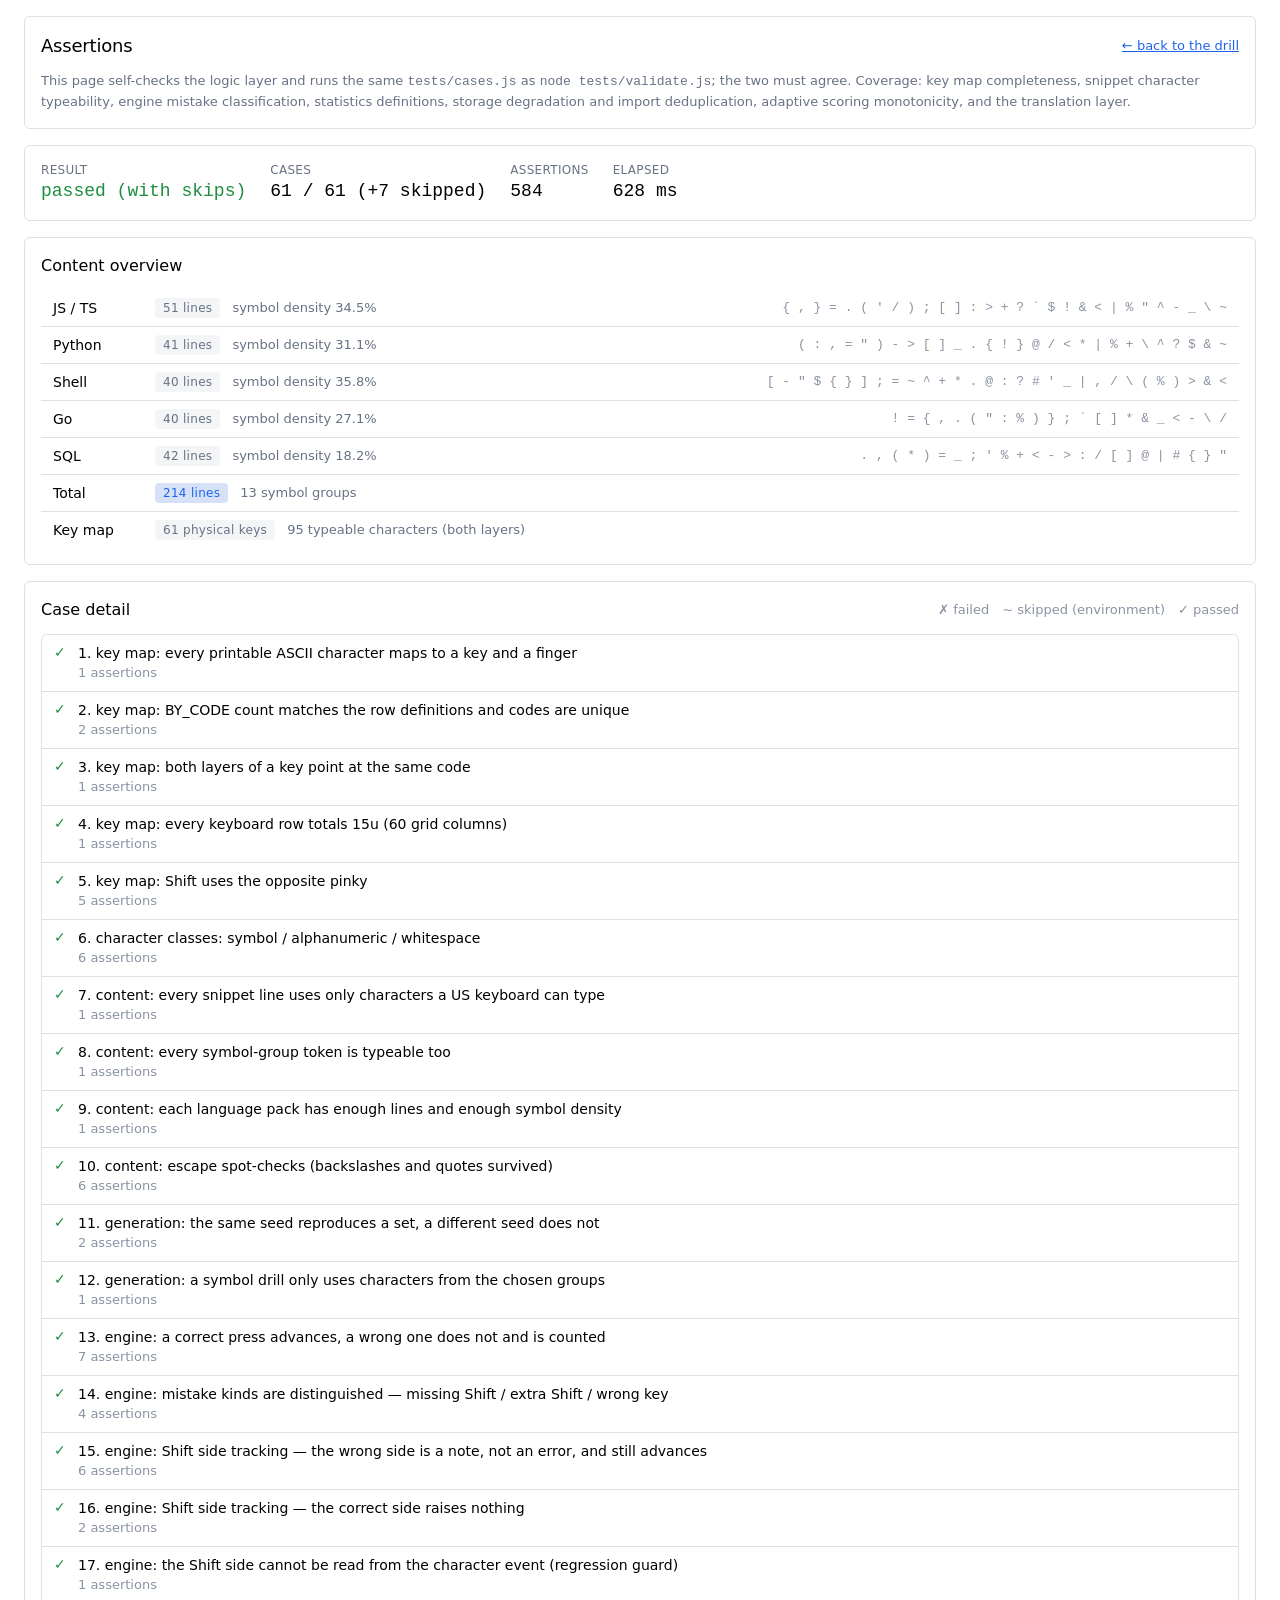
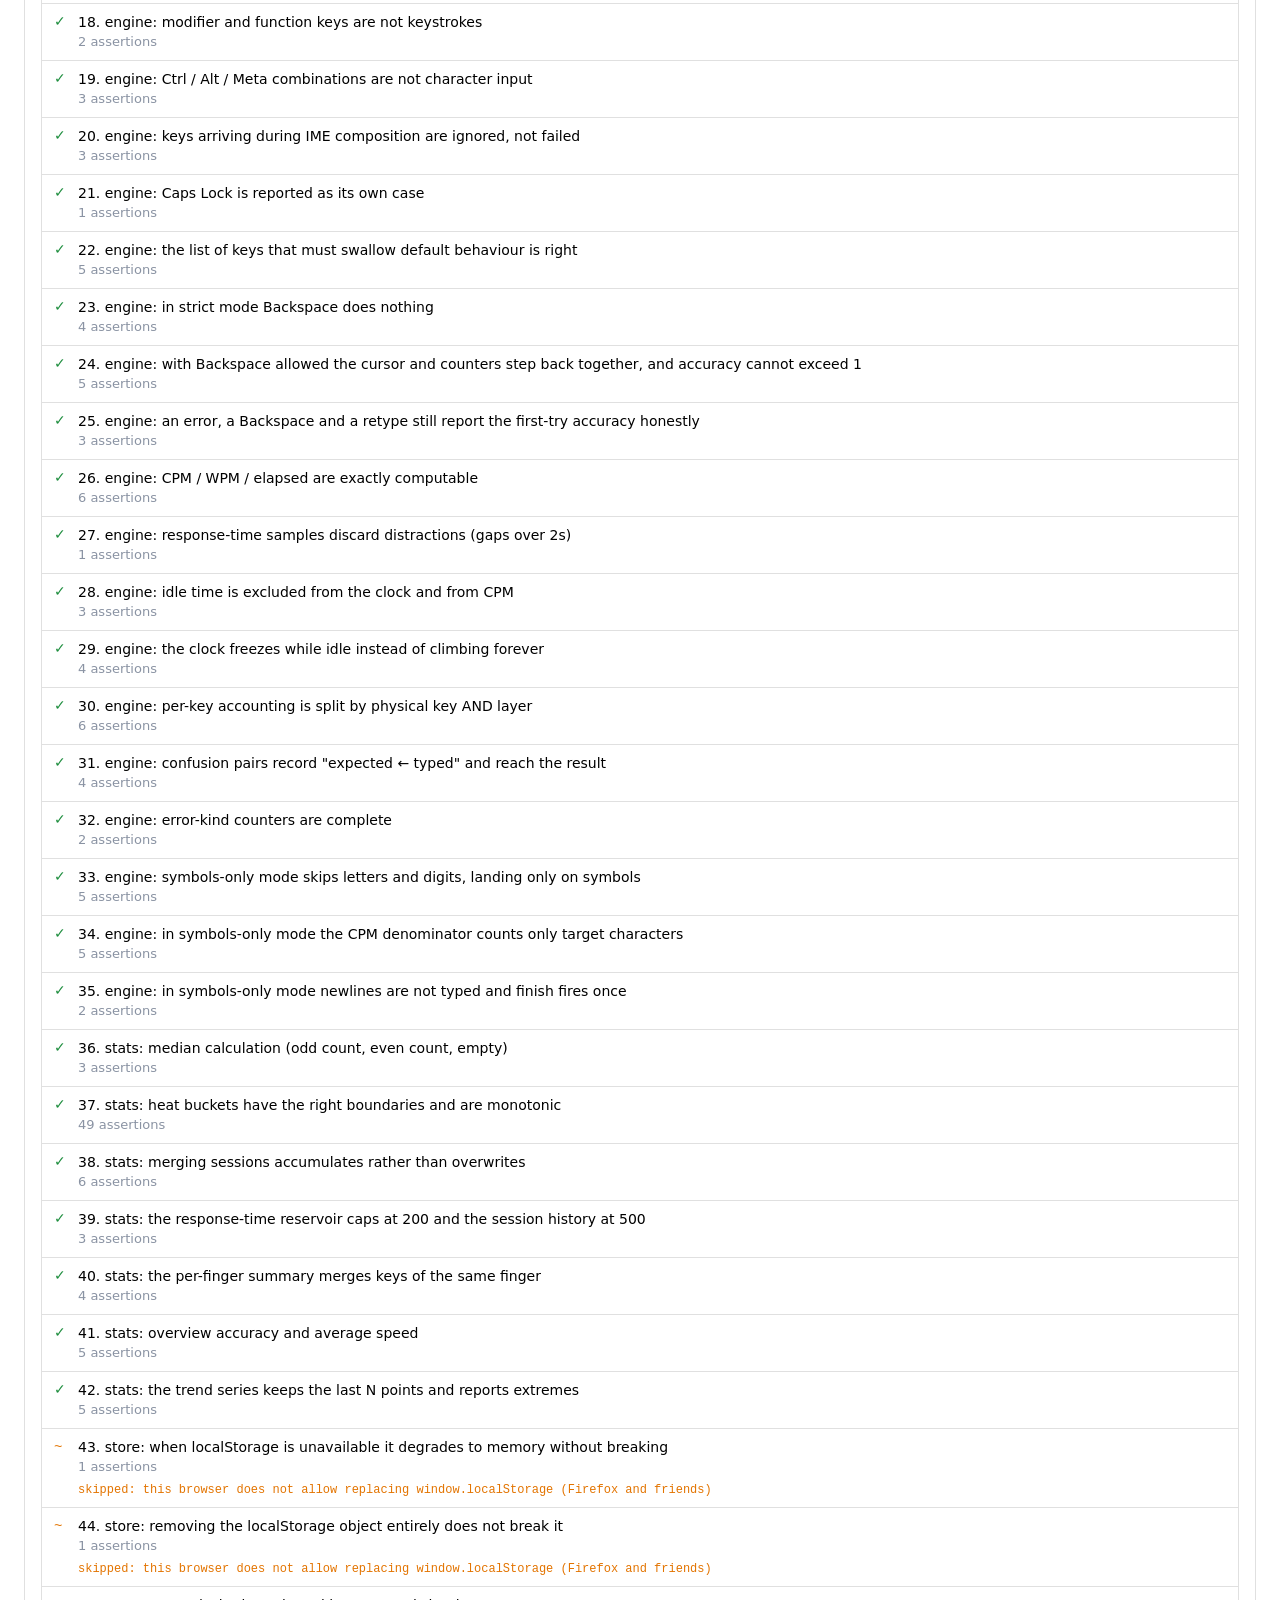
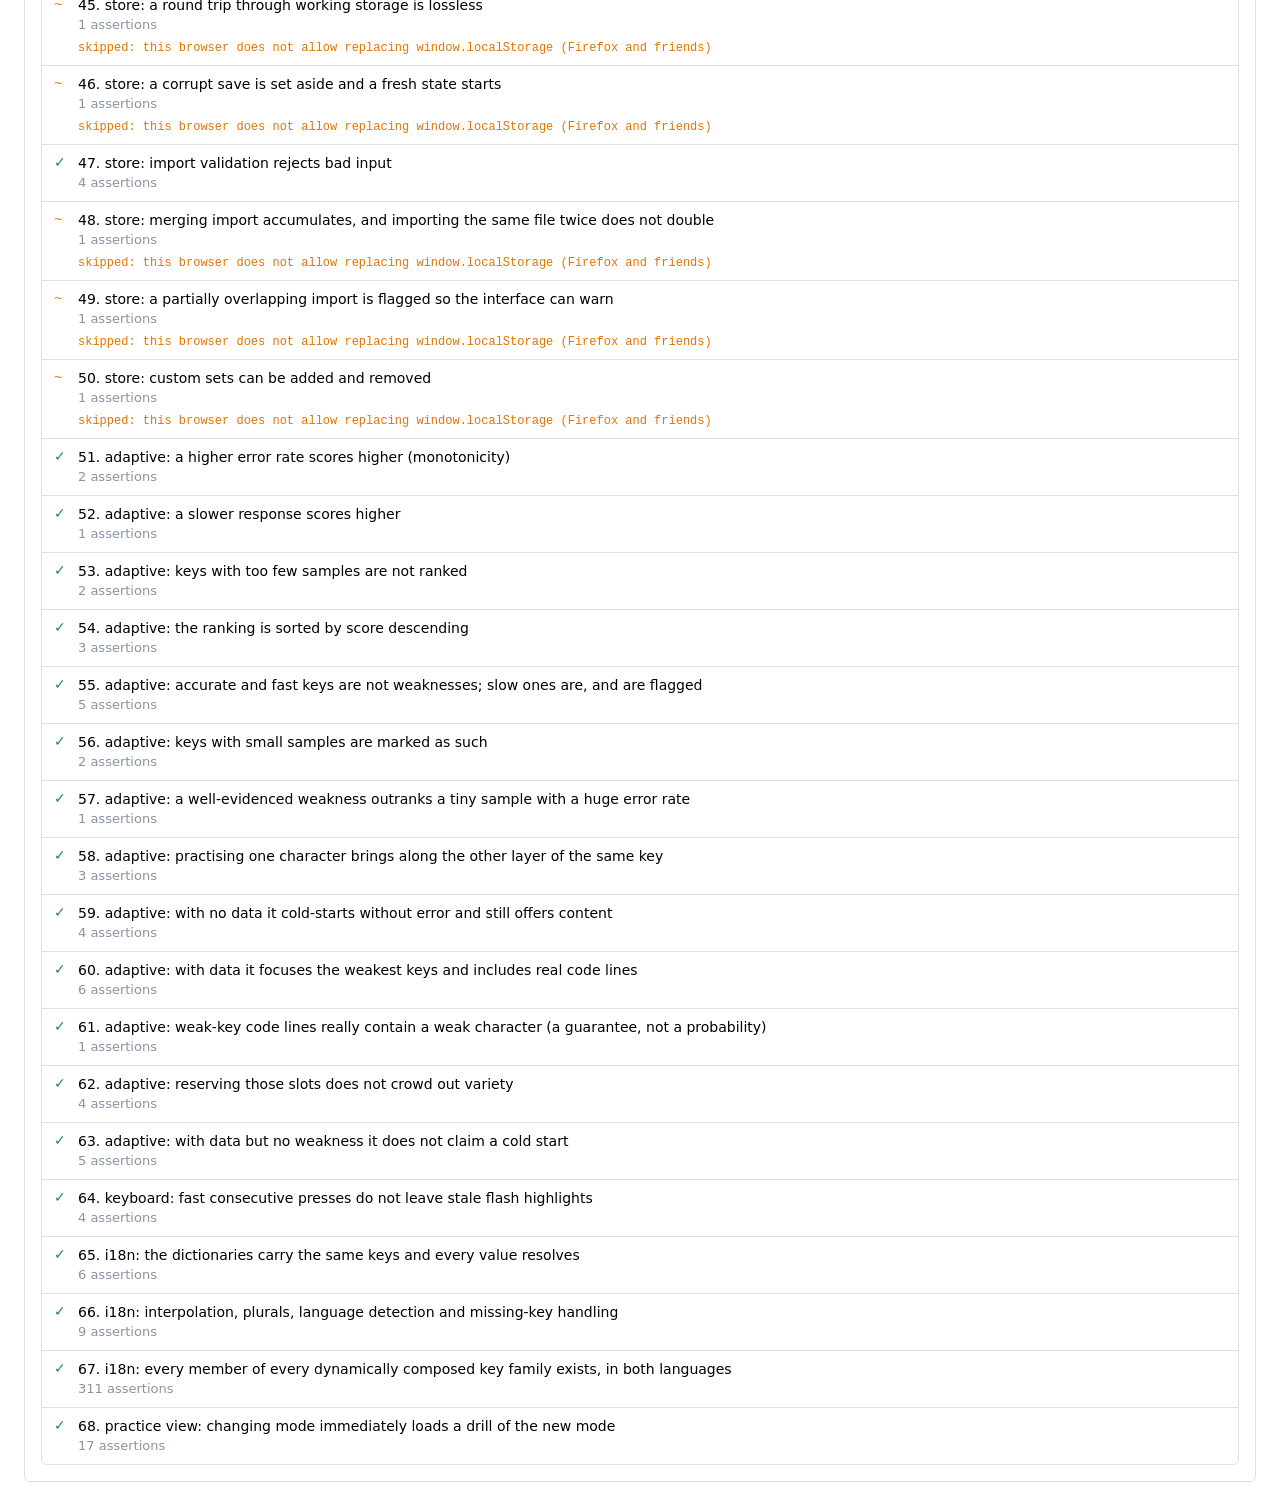
==== commit 4155186d: "fix: switching practice mode now loads a drill of the new mode at once The mode buttons changed the " ====
--- a/tests/test.html
+++ b/tests/test.html
@@ -81,10 +81,11 @@
   </div>
 </main>
 
-<!-- Same dependency order as index.html. The test page does not need the pure
-     interface modules (ui/views/main), but it does need keyboard.js: one case
-     checks that fast consecutive presses leave no stale flash highlight, and
-     that requires a real DOM. -->
+<!-- Same dependency order as index.html. The test page does not need main.js,
+     but it does need everything the cases touch: keyboard.js (a case checks
+     that fast presses leave no stale flash highlight) and charts.js / ui.js /
+     views.js (a case drives the practice view's option handling, which is
+     where a real "switching mode did nothing" bug lived). -->
 <script src="../js/util.js"></script>
 <script src="../js/i18n.js"></script>
 <script src="../js/locales/zh-CN.js"></script>
@@ -97,6 +98,9 @@
 <script src="../js/store.js"></script>
 <script src="../js/adaptive.js"></script>
 <script src="../js/keyboard.js"></script>
+<script src="../js/charts.js"></script>
+<script src="../js/ui.js"></script>
+<script src="../js/views.js"></script>
 <script src="../tests/cases.js"></script>
 
 <script>
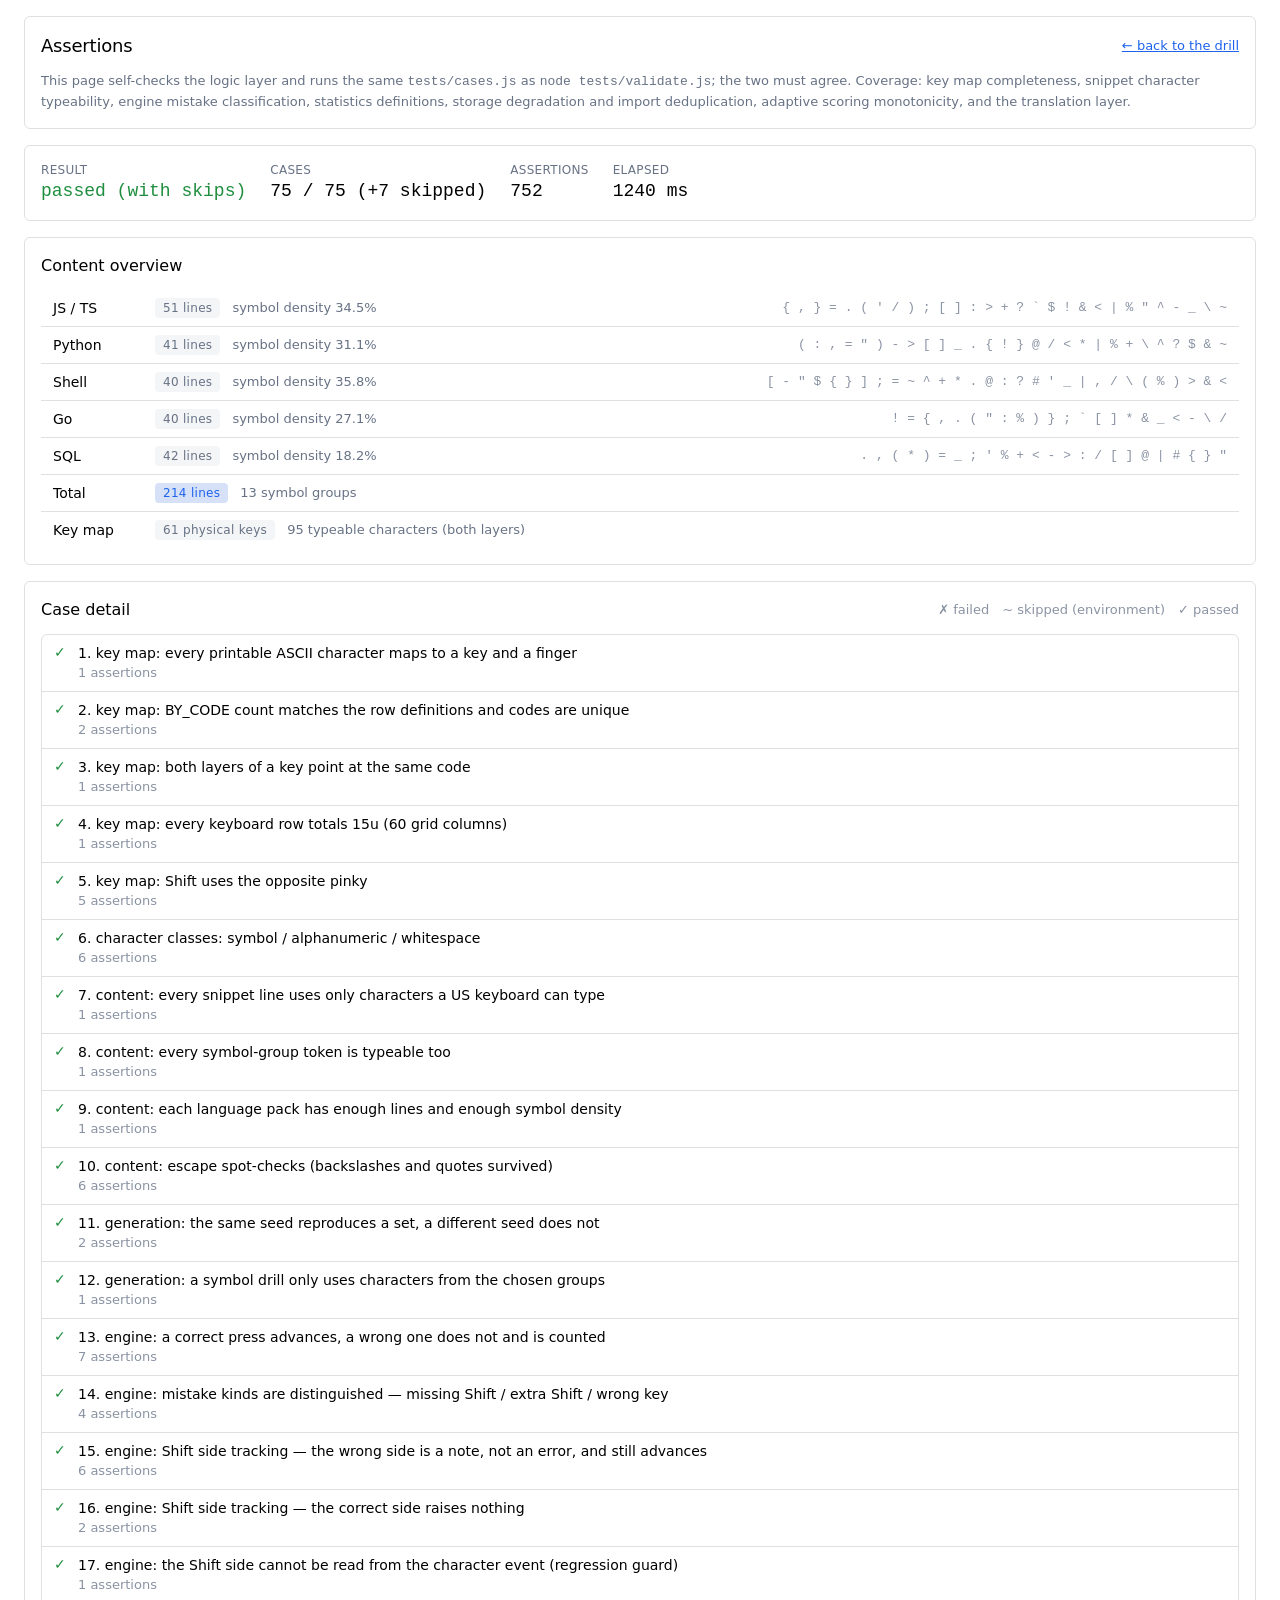
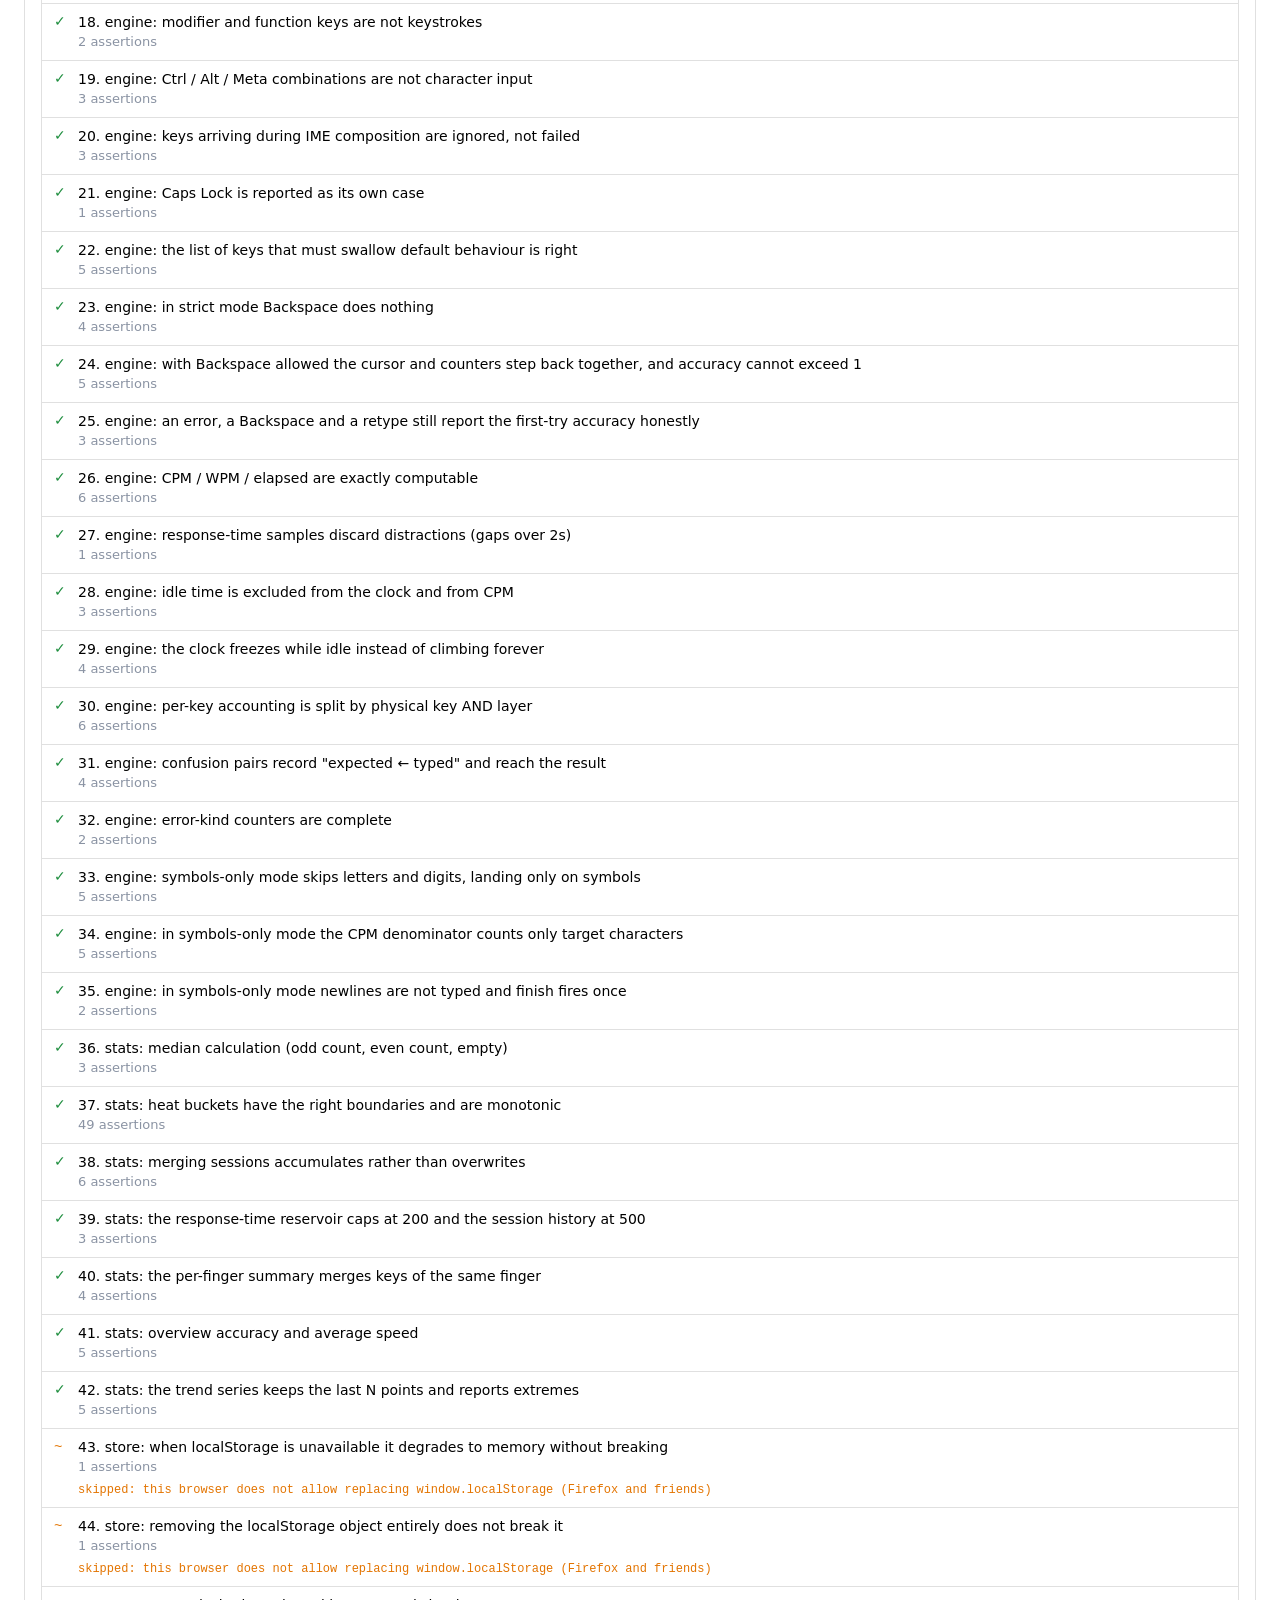
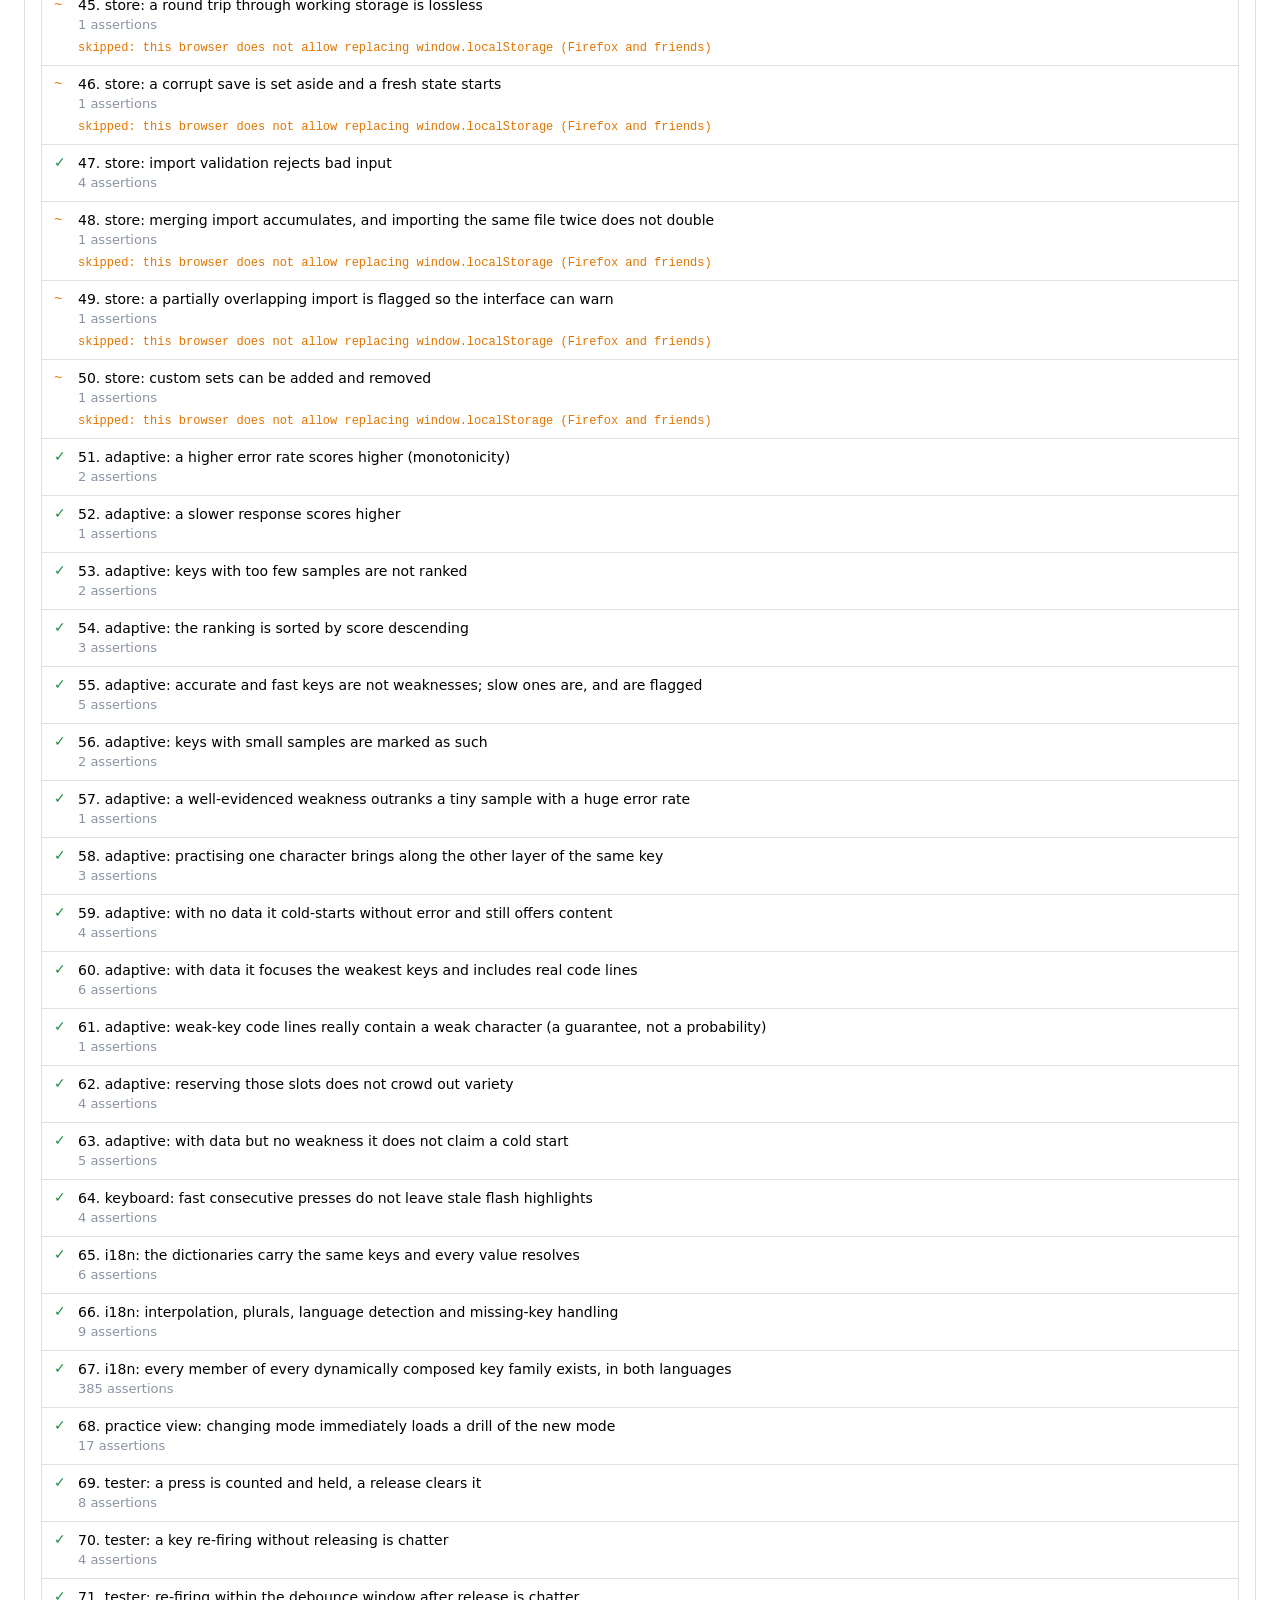
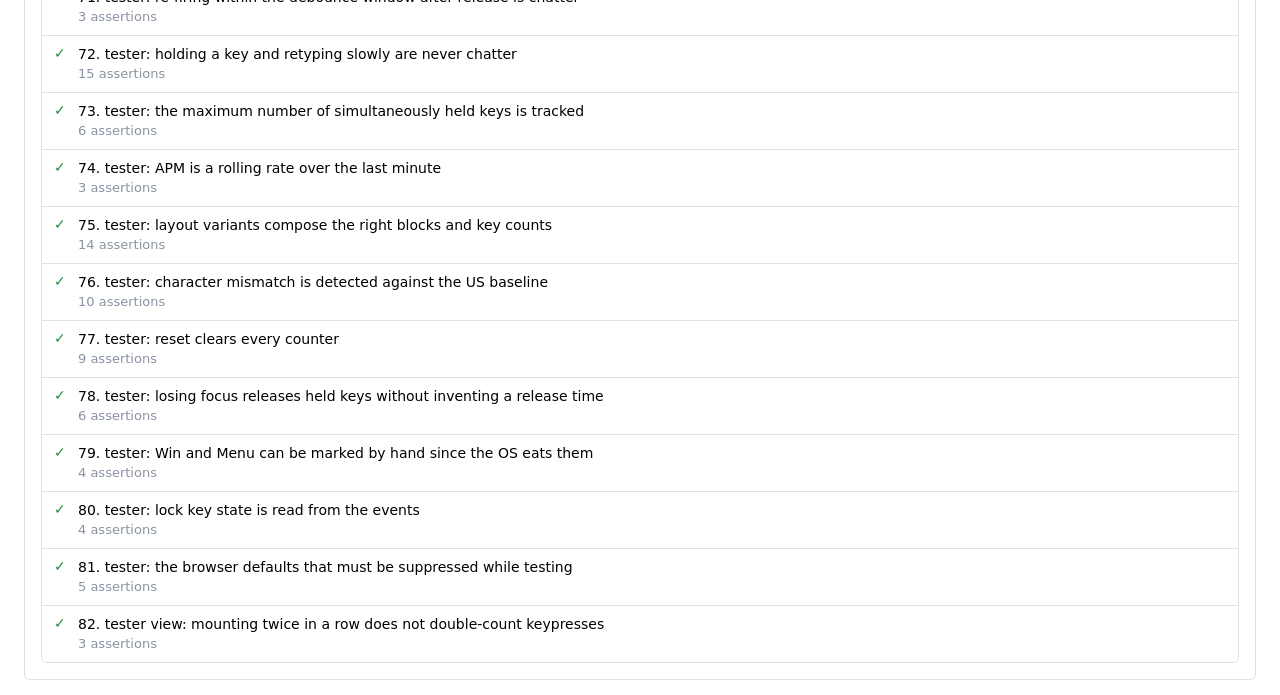
==== commit 6f6573b7: "feat: keyboard test view A diagnostic view for checking whether a keyboard actually works: press any" ====
--- a/tests/test.html
+++ b/tests/test.html
@@ -100,6 +100,7 @@
 <script src="../js/keyboard.js"></script>
 <script src="../js/charts.js"></script>
 <script src="../js/ui.js"></script>
+<script src="../js/tester.js"></script>
 <script src="../js/views.js"></script>
 <script src="../tests/cases.js"></script>
 
--- a/css/app.css
+++ b/css/app.css
@@ -661,6 +661,7 @@
 .hud-unit { font-size: var(--fs-body-sm); color: var(--color-mute); margin-left: 2px; }
 .hud-cell[data-tone="error"] .hud-value { color: var(--color-error); }
 .hud-cell[data-tone="warn"] .hud-value { color: var(--color-warning); }
+.hud-cell[data-tone="ok"] .hud-value { color: var(--color-success); }
 
 /* practice stage */
 .stage {
@@ -823,9 +824,12 @@
   min-width: 660px;
 }
 
-.kb-key {
+/* Key appearance is shared between the drill keyboard (.kb-key) and the
+   keyboard tester (.tk-key) so both look native; only the grid placement
+   differs, and that stays specific to each grid below. */
+.kb-key,
+.tk-key {
   position: relative;
-  grid-column: span 4;                 /* 1u = 4 columns */
   min-height: 36px;
   display: flex;
   flex-direction: column;
@@ -843,21 +847,26 @@
               color var(--motion-fast) var(--ease);
 }
 
-.kb-key .k-shift {
+.kb-key { grid-column: span 4; }        /* 1u = 4 columns in the drill grid */
+
+.kb-key .k-shift,
+.tk-key .k-shift {
   font-family: var(--font-mono);
   font-size: 10px;
   line-height: 12px;
   color: var(--color-mute);
 }
 
-.kb-key .k-base {
+.kb-key .k-base,
+.tk-key .k-base {
   font-family: var(--font-mono);
   font-size: var(--fs-body-sm);
   line-height: 16px;
   color: inherit;
 }
 
-.kb-key .k-name { font-size: 10px; line-height: 14px; color: var(--color-mute); }
+.kb-key .k-name,
+.tk-key .k-name { font-size: 10px; line-height: 14px; color: var(--color-mute); }
 .kb-key .k-finger-tag { font-size: 9px; line-height: 11px; color: var(--color-mute); }
 
 /* widths, in units of a quarter of 1u */
@@ -869,7 +878,8 @@
 .kb-w625 { grid-column: span 25; }
 
 /* key index: the F/J home bumps */
-.kb-key[data-home="true"]::after {
+.kb-key[data-home="true"]::after,
+.tk-key[data-home="true"]::after {
   content: "";
   position: absolute;
   bottom: 5px;
@@ -1007,3 +1017,108 @@
 
 /* Weak-key list: fixed-width character column for visual alignment */
 .list-row .mono[style] { flex: 0 0 auto; }
+
+/* ========================================================= keyboard tester */
+
+.tk-wrap {
+  border: 1px solid var(--color-hairline);
+  border-radius: var(--radius-md);
+  background: var(--color-canvas);
+  padding: var(--spacing-sm);
+  overflow-x: auto;
+}
+
+.tk-board { display: inline-flex; flex-direction: column; gap: 6px; min-width: max-content; }
+
+.tk-grid-row { display: grid; gap: 4px; }
+
+/* Grid items default to min-width:auto, so an unbreakable label such as
+   "PGUP" or "ENTER" would force every 1u column wide enough to fit that text.
+   The navigation and numpad blocks then balloon far past their intended width
+   (459px instead of 132px, 728px instead of 176px) and the whole board
+   overflows. min-width:0 lets the columns stay at the track size. */
+.tk-key { min-width: 0; }
+
+/* The function row is 18u wide and the main block 15u — on a real board the
+   function row genuinely overhangs, so they are separate grids rather than one
+   wide grid pretending to be a keyboard. Every row inside the main block still
+   totals 15u, so those keys stay pixel-aligned with each other.
+
+   The block widths are FIXED rather than derived from their contents. Intrinsic
+   sizing fights back here: grid tracks take a max-content contribution from
+   their items, and .tk-board carries min-width:max-content, so an unbreakable
+   label like "PGUP" inflated the navigation block to 459px instead of 132 and
+   the whole board overflowed. Fixed widths make the track size unambiguous and
+   the layout deterministic; the wrapper scrolls when the window is narrower. */
+.tk-top { width: 792px; grid-template-columns: repeat(72, minmax(0, 1fr)); }
+.tk-bottom { display: flex; gap: 14px; align-items: flex-start; }
+.tk-bottom > * { flex: 0 0 auto; }
+.tk-main { width: 660px; grid-template-columns: repeat(60, minmax(0, 1fr)); }
+.tk-nav { width: 132px; grid-template-columns: repeat(12, minmax(0, 1fr)); }
+.tk-pad { width: 176px; grid-template-columns: repeat(16, minmax(0, 1fr)); }
+
+/* ---- key states. Four states, expressed with the accent colour and the
+        semantic colours only, as the design language requires. ---- */
+
+/* Pressed at least once: covered, so a soft success tint. */
+.tk-key[data-pressed="true"] {
+  background: var(--color-success-soft);
+  border-color: var(--color-success);
+  color: var(--color-ink);
+}
+
+/* Currently held: the strongest fill, same accent the drill uses for the
+   target key. */
+.tk-key[data-active="true"] {
+  background: var(--color-primary);
+  border-color: var(--color-primary);
+  color: var(--color-on-primary);
+}
+.tk-key[data-active="true"] .k-base,
+.tk-key[data-active="true"] .k-shift,
+.tk-key[data-active="true"] .k-name { color: var(--color-on-primary); }
+
+/* A char that does not match what this physical key should produce. Declared
+   before the chatter rule so that chatter, the more serious finding, wins the
+   border colour when a key has both flags. */
+.tk-key[data-mismatch="true"] { border-color: var(--color-warning); }
+.tk-key[data-chatter="true"] {
+  border-color: var(--color-error);
+  box-shadow: inset 0 0 0 1px var(--color-error);
+}
+
+.tk-count {
+  position: absolute;
+  top: 1px; right: 3px;
+  font-family: var(--font-mono);
+  font-size: 9px;
+  line-height: 11px;
+  color: var(--color-mute);
+  pointer-events: none;
+}
+.tk-key[data-pressed="true"] .tk-count { color: var(--color-success); }
+.tk-key[data-active="true"] .tk-count { color: var(--color-on-primary); }
+
+.tk-flags { position: absolute; bottom: 2px; right: 3px; display: flex; gap: 2px; pointer-events: none; }
+.tk-flag { width: 6px; height: 6px; border-radius: var(--radius-full); }
+.tk-flag-chatter { background: var(--color-error); }
+.tk-flag-mismatch { background: var(--color-warning); }
+
+.tk-stats {
+  display: grid;
+  grid-template-columns: repeat(5, minmax(0, 1fr));
+  border: 1px solid var(--color-hairline);
+  border-radius: var(--radius-md);
+  overflow: hidden;
+}
+@media (max-width: 1100px) { .tk-stats { grid-template-columns: repeat(2, minmax(0, 1fr)); } }
+
+.tk-detail { display: flex; flex-direction: column; gap: var(--spacing-xs); }
+.tk-detail .card-head { margin-bottom: 0; }
+
+.tk-legend { margin-top: var(--spacing-xs); }
+.kb-swatch.tk-swatch-active { background: var(--color-primary); border-color: var(--color-primary); }
+.kb-swatch.tk-swatch-pressed { background: var(--color-success-soft); border-color: var(--color-success); }
+.kb-swatch.tk-swatch-never { background: var(--color-canvas-soft-2); }
+.kb-swatch.tk-swatch-chatter { background: var(--color-error-soft); border-color: var(--color-error); }
+.kb-swatch.tk-swatch-mismatch { background: var(--color-warning-soft); border-color: var(--color-warning); }
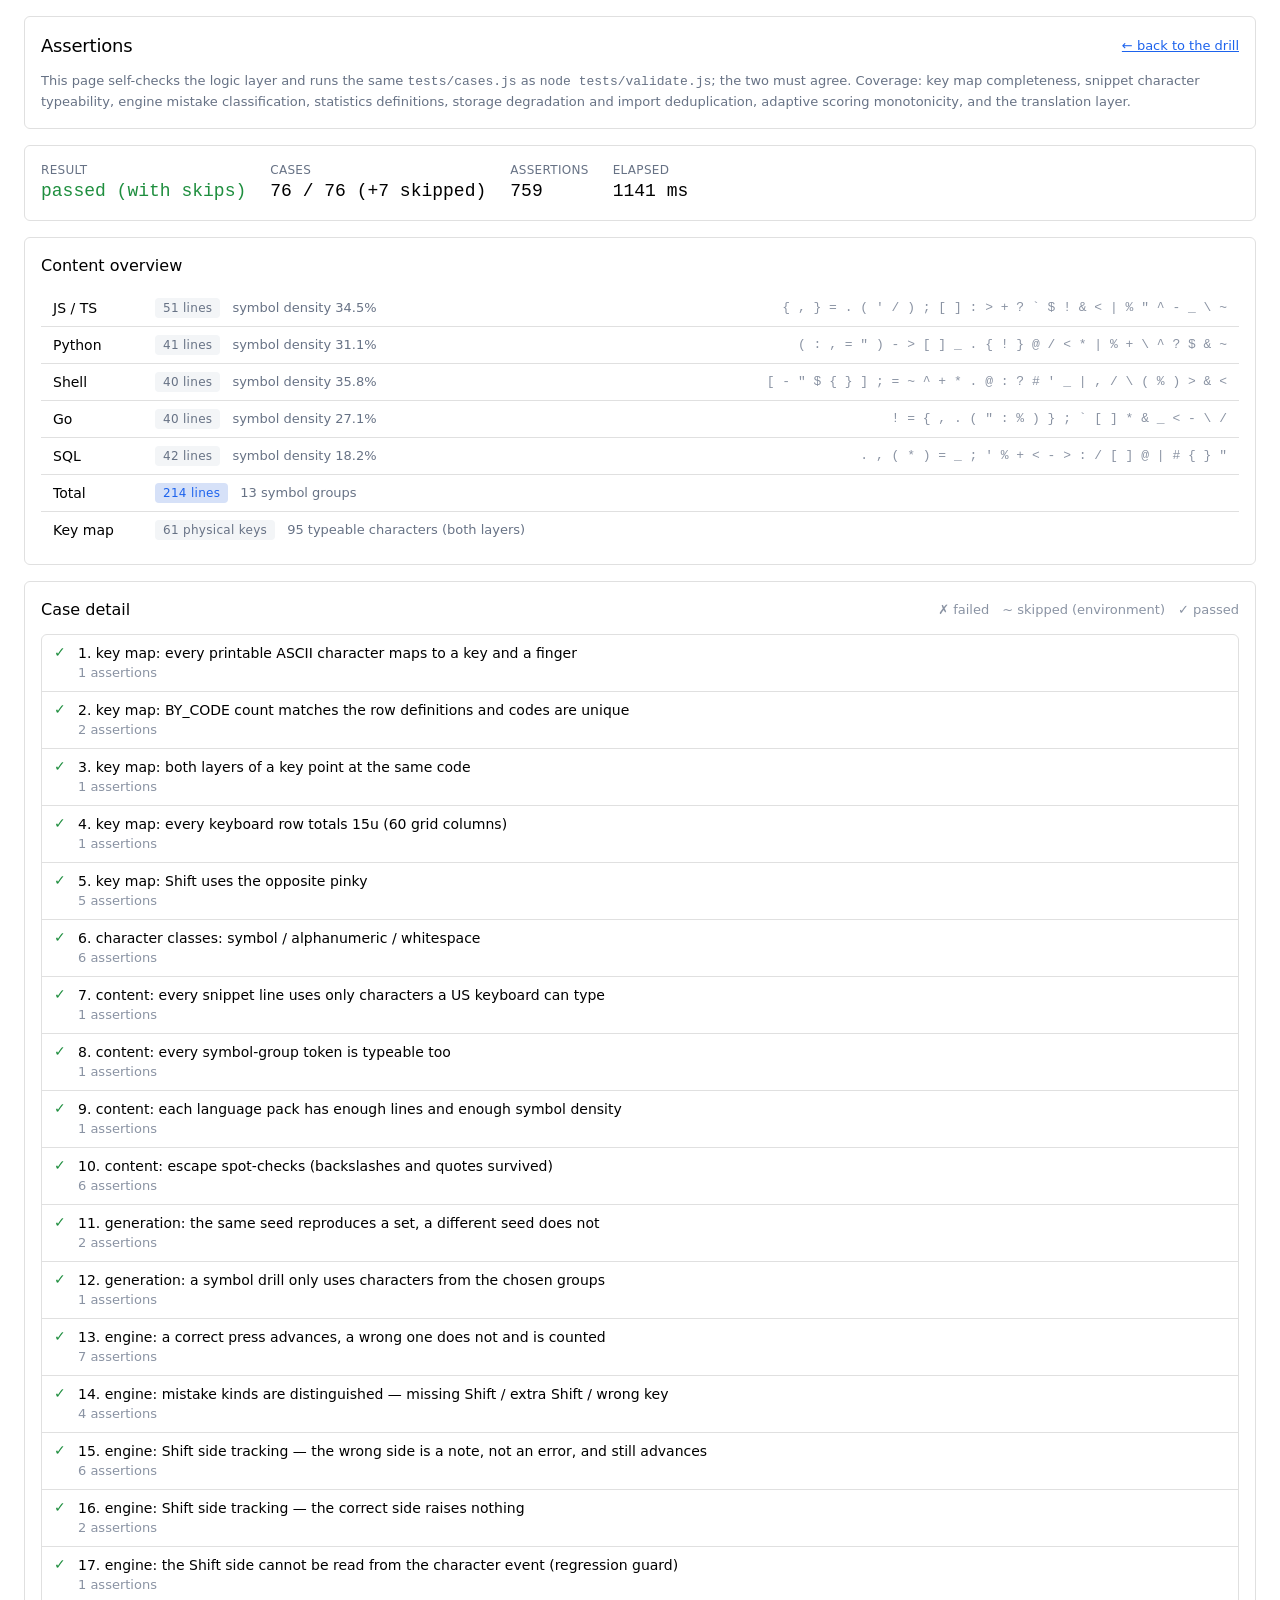
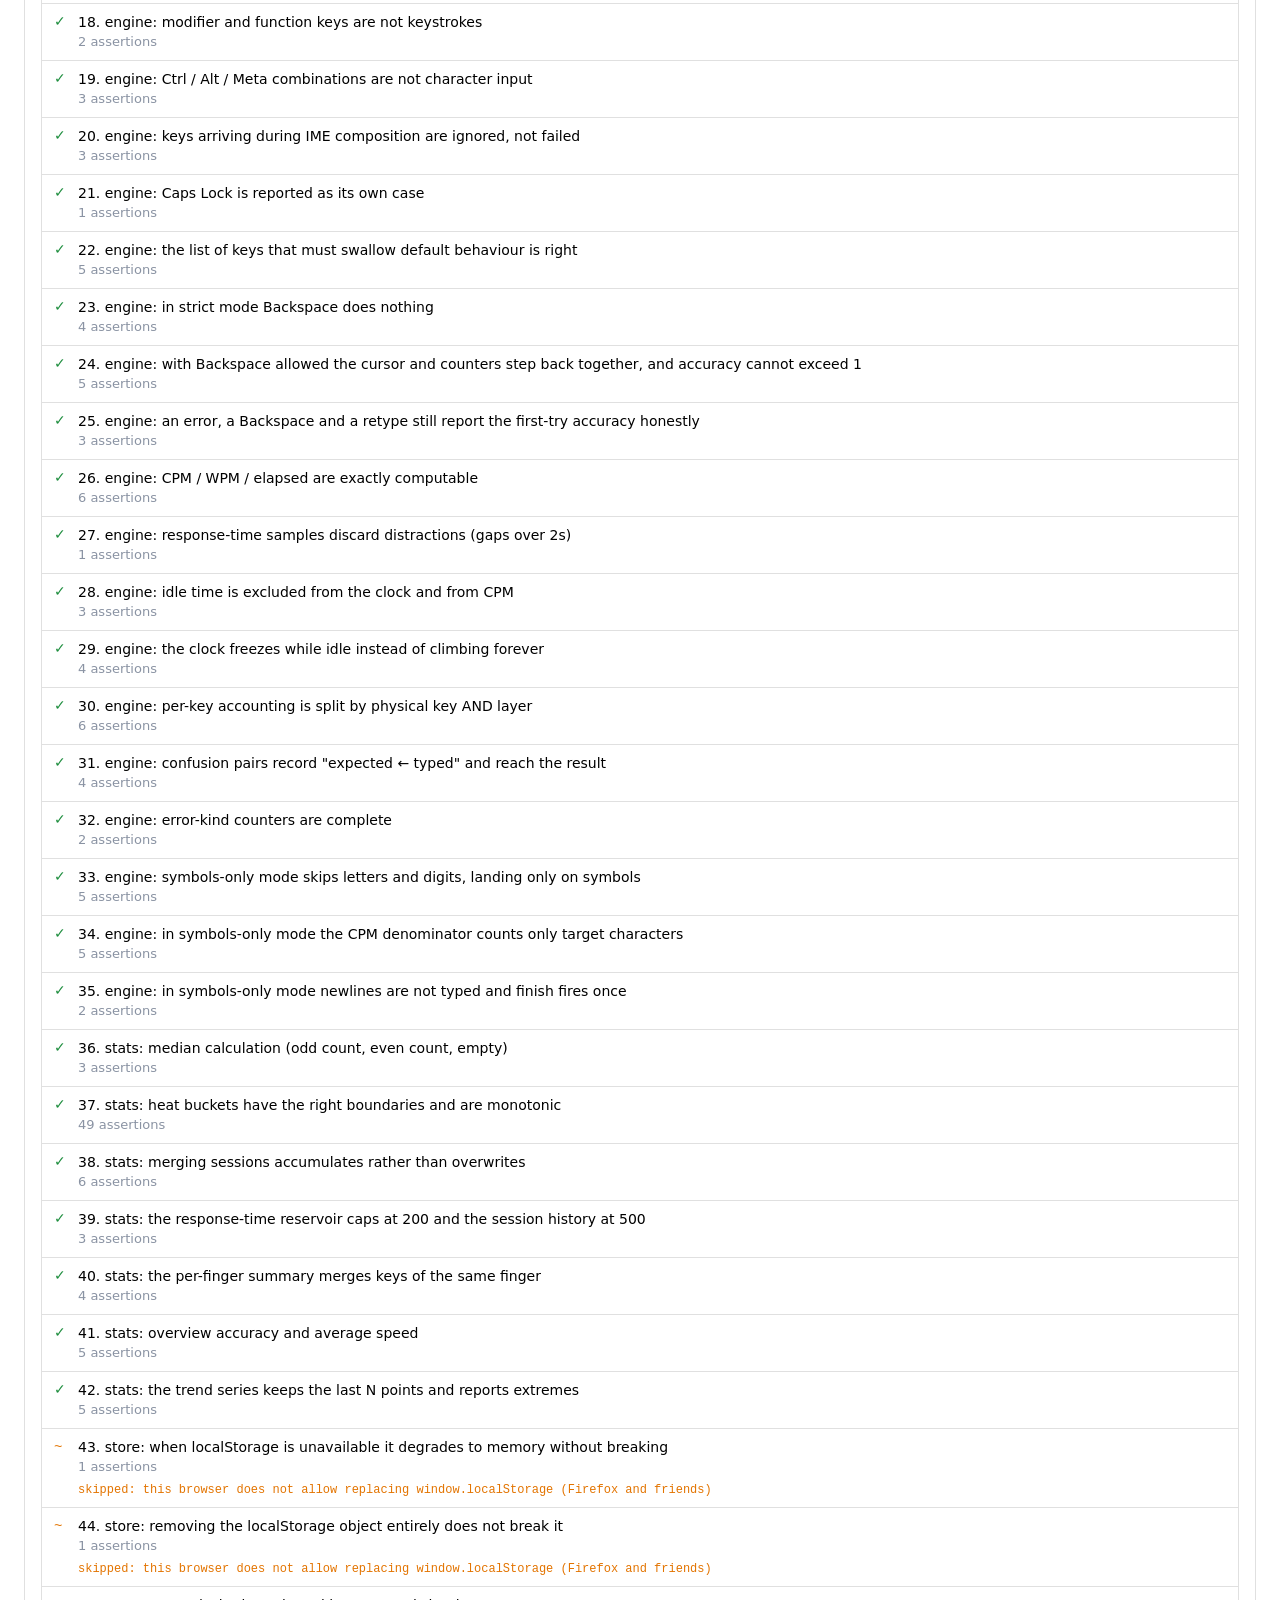
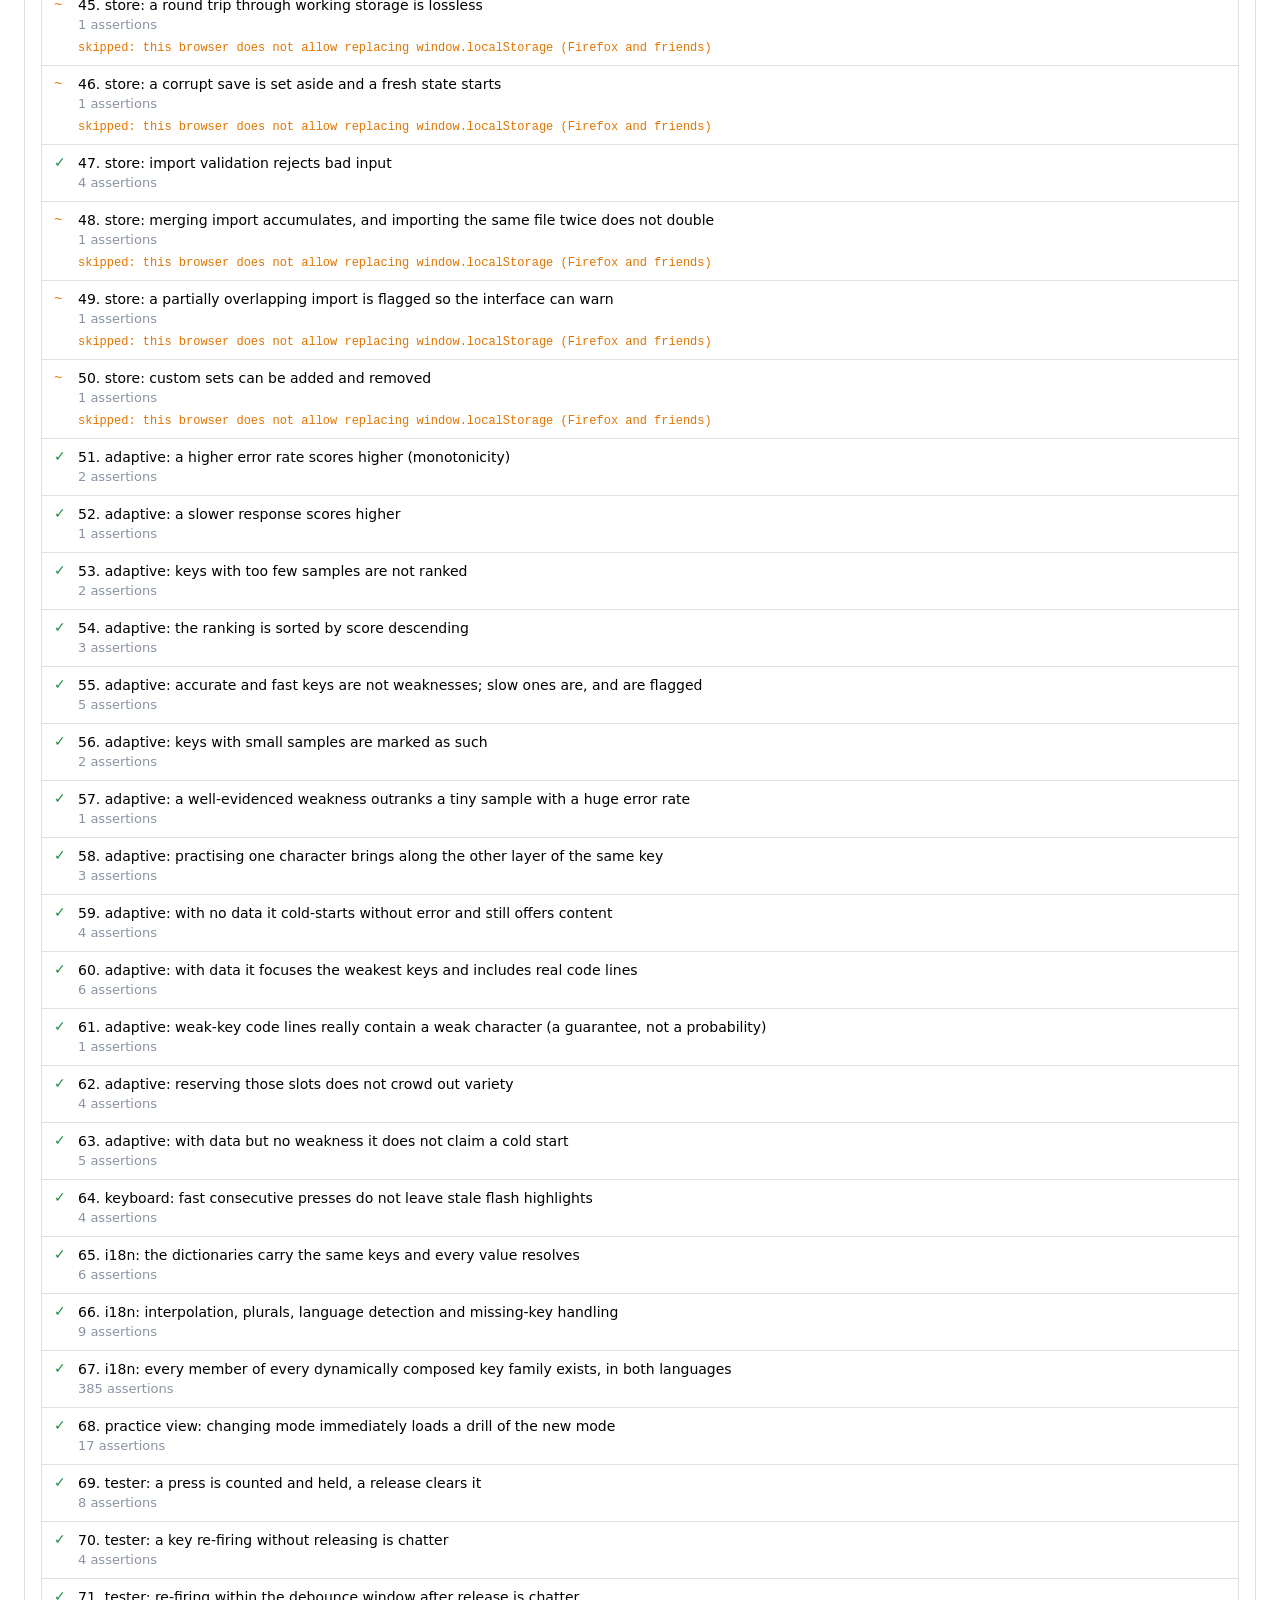
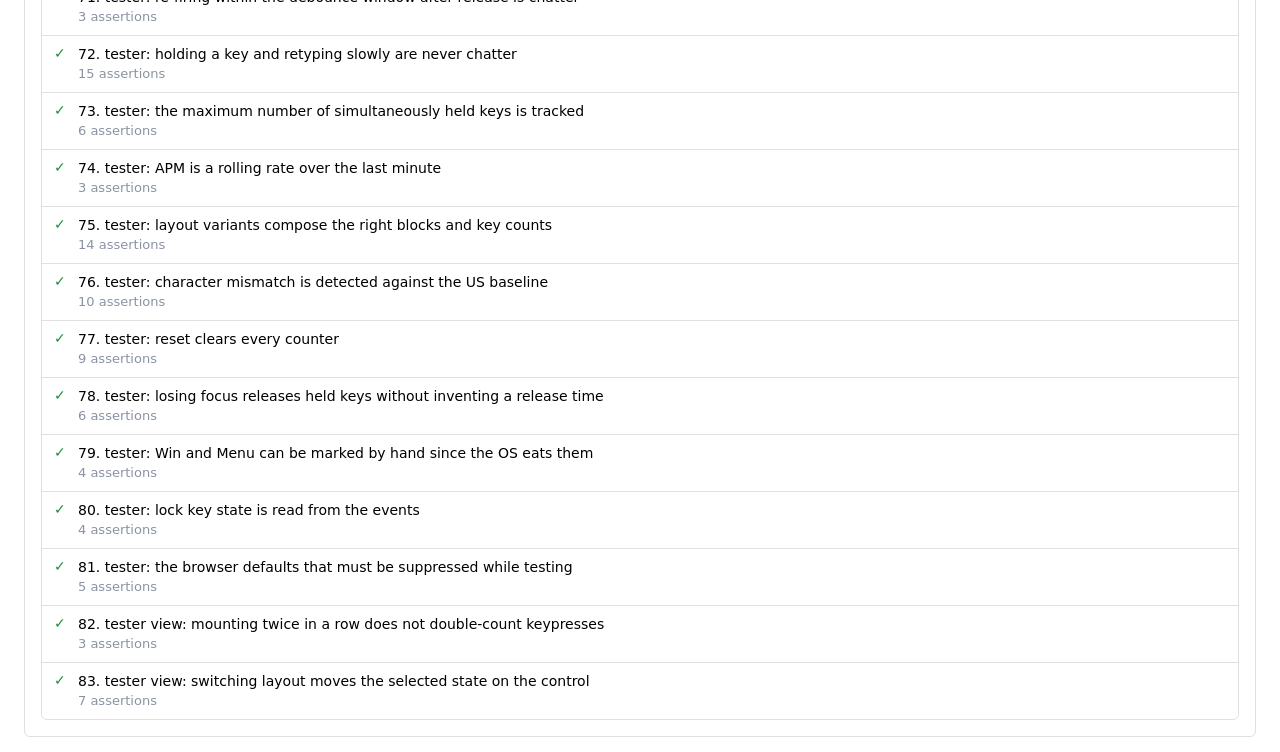
==== commit 080e124e: "fix: the keyboard test layout switch now moves its own selected state Clicking a layout option chang" ====
--- a/tests/test.html
+++ b/tests/test.html
@@ -224,8 +224,11 @@
   }
 
   /* Let the browser paint the skeleton first, then run the suite, so a long
-     synchronous task cannot make the page look frozen. */
-  requestAnimationFrame(function () { setTimeout(run, 0); });
+     synchronous task cannot make the page look frozen.
+     Deliberately setTimeout rather than requestAnimationFrame: Chromium does
+     not fire animation frames for a background tab, so an rAF gate leaves the
+     page stuck on "running…" forever whenever the tab is not in front. */
+  setTimeout(run, 30);
 })();
 </script>
 
